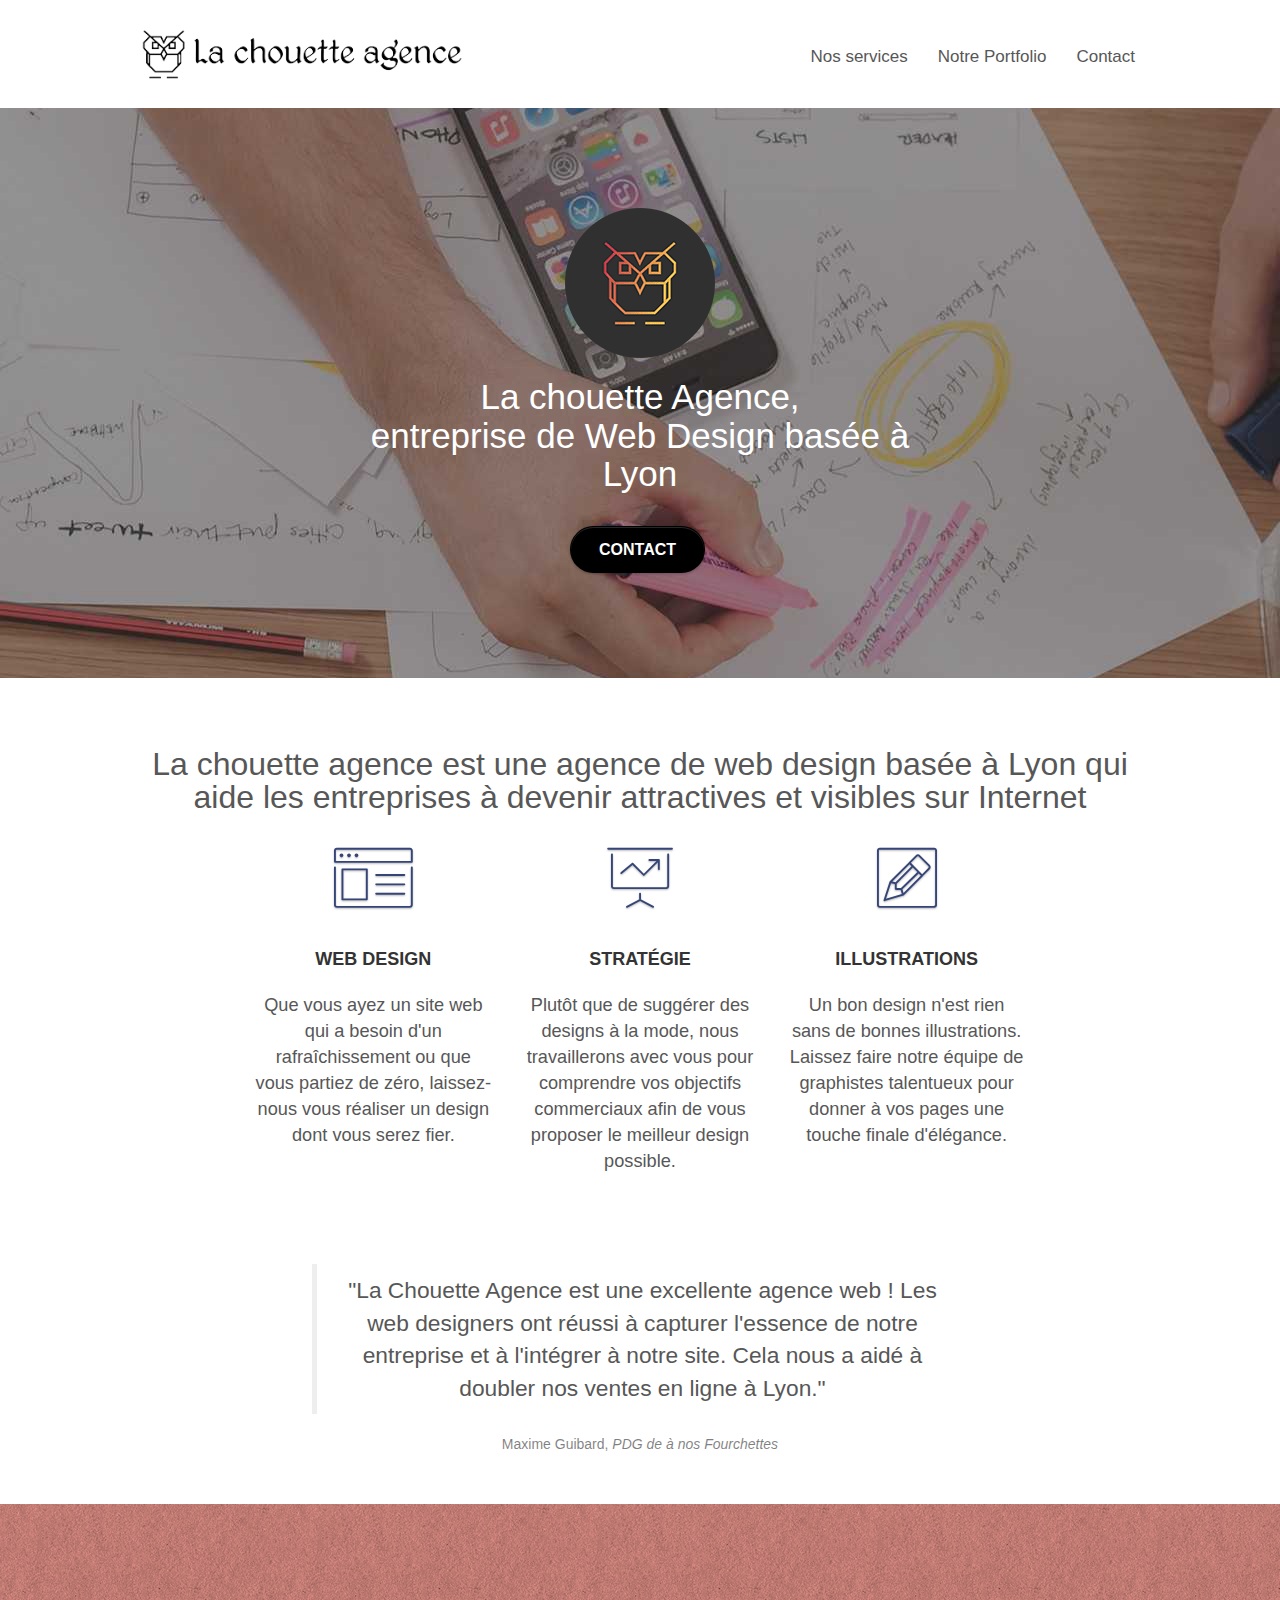
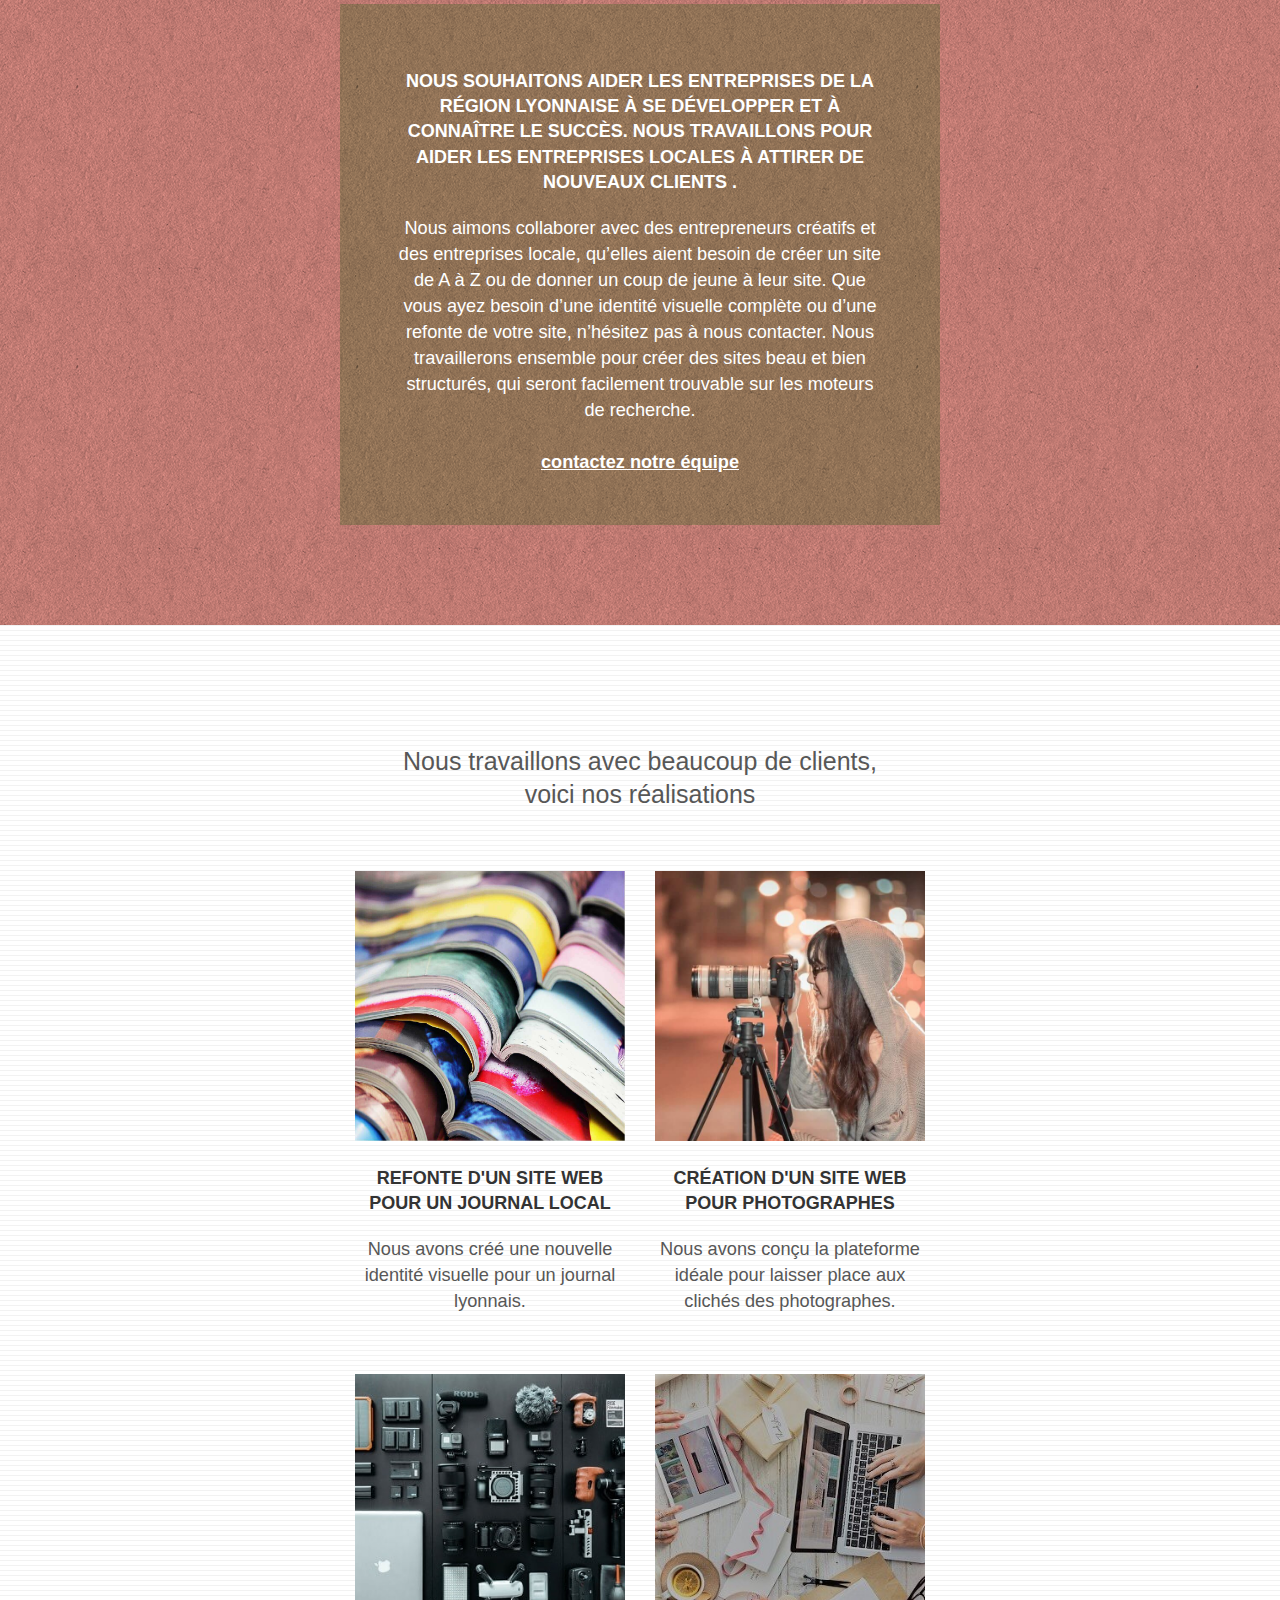
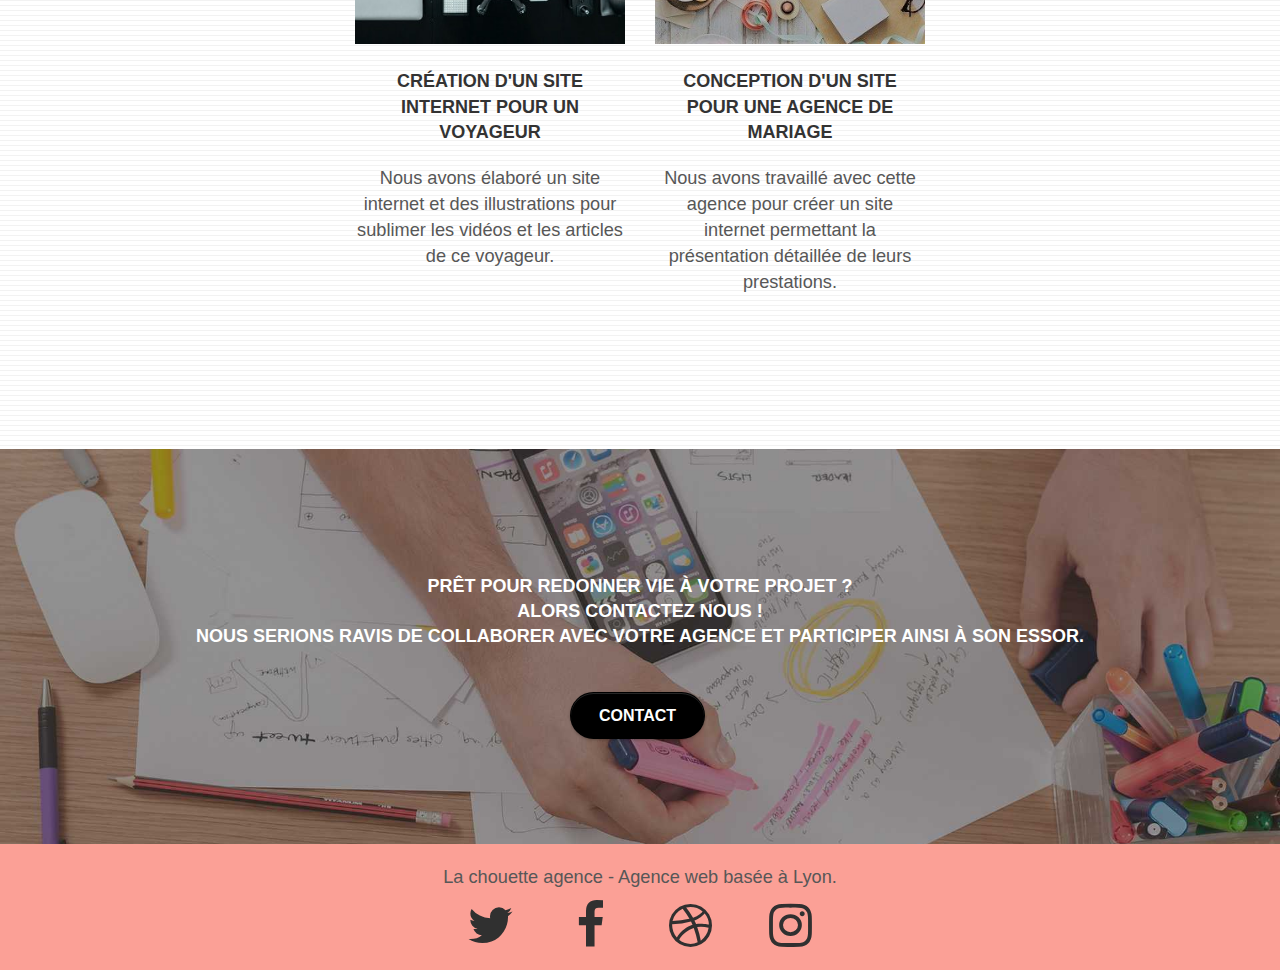
==== index.html @ e26780e0 "supp ext mini link" ====
<!DOCTYPE html>
<html lang="fr">
  <head>
    <meta charset="utf-8" />

	<title>La Chouette Agence, meilleure agence de webdesign à Lyon</title>

    <meta name="description" content="La Chouette Agence,agence de webdesign à Lyon, aide les entreprises à réaliser leur futur projet !"/>
    <meta name="viewport" content="width=device-width, initial-scale=1.0, viewport-fit=cover"/>
	<meta name="google-site-verification" content="mbh8Y1FPllwZGRtx41WT6JyB4-TBPx32OBxnrRSQzXI"/>
    <meta name="keywords" content="agence, web design, projet" />
    <meta name="author" content="Le Chouette Agence" />

	
	<link rel="canonical" href="https://github.com/Maqi1/FredericFerrie_4_16072021/index.html" />
    <link rel="shortcut icon" type="image/png" href="favicon.jpg" />


    <link rel="shortcut icon" type="image/png" href="favicon.jpg"  />
    <link rel="stylesheet" type="text/css" href="./css/bootstrap.min.css" />
    <link rel="stylesheet" type="text/css" href="style.css" />
    <link rel="stylesheet" type="text/css" href="./css/font-awesome.min.css" />
    <link rel="stylesheet" type="text/css" href="./css/et-line.min.css" />
    <link rel="stylesheet" type="text/css" href="./css/reset.min.css" />
	
	

    <!--autorise l'indexation dans le moteur de recharche-->

    <meta name="robots" content="index, follow" />

    <!--autorise l'indexation dans le moteur de recharche-fin-->

    
	
	<!-- Twitter cards -->

    <meta name="twitter:card" content="summary" />
    <meta name="twitter:site" content="@Lachouetteagence" />
    <meta name="twitter:description" content="La chouette agence, entreprise de Web design à Lyon, qui aide les entreprises à réaliser leur futur projet !"/>
    <meta name="twitter:title" content="La chouette agence | Entreprise Web design à Lyon."/>
    <meta name="twitter:image" content="https://github.com/Maqi1/FredericFerrie_4_16072021/blob/main/img/logo.png"/>
    <meta name="twitter:image:alt" content="Image de La Chouette Agence" />

    
	<!-- Epingle Pinterest -->
    <meta property="og:type" content="website" />
    <meta property="og:title" content="La Chouette Agence, meilleure agence de webdesign à Lyon" />
    <meta property="og:description" content="La Chouette Agence,agence de webdesign à Lyon, aide les entreprises à réaliser leur futur projet !"/>
    <meta property="og:url" content="https://github.com/Maqi1/La-chouette-Agence/index.html" />
    <meta property="og:site_name" content="La chouette agence" />

	<!--Epingle Pinterest-fin-->

    
	<!-- Analytics -->
	<!-- Google Tag Manager -->
	<script>(function(w,d,s,l,i){w[l]=w[l]||[];w[l].push({'gtm.start':
	new Date().getTime(),event:'gtm.js'});var f=d.getElementsByTagName(s)[0],
	j=d.createElement(s),dl=l!='dataLayer'?'&l='+l:'';j.async=true;j.src=
	'https://www.googletagmanager.com/gtm.js?id='+i+dl;f.parentNode.insertBefore(j,f);
	})(window,document,'script','dataLayer','GTM-MJSNKQK');</script>
	<!-- End Google Tag Manager -->

	<!-- Analytics END -->
    
</head>
<body>
	<!-- Principal conteneur -->
<!-- Principal conteneur -->
<div class="page-container">
<header class="bloc bgc-white l-bloc " id="bloc-0">  
	<!-- bloc-0 -->
	<div class="container bloc-sm">
		<nav class="navbar row">
			<div class="navbar-header">
				<a class="navbar-brand" href="index.html">
					<img src="img/la-chouette-agence.png" loading="lazy" title="logo-Nav" alt="logo bannière la chouette agence" class="logo-height"/></a>
				
					<!--Menu Responsive-->
				<button id="nav-toggle" type="button" class="ui-navbar-toggle navbar-toggle" data-toggle="collapse" data-target=".navbar-1">
					<span class="sr-only">Toggle navigation</span>
					<span class="icon-bar"></span>
					<span class="icon-bar"></span>
					<span class="icon-bar"></span>
				</button>
			</div>
			<div class="collapse navbar-collapse navbar-1 special-dropdown-nav">
				<ul class="site-navigation nav navbar-nav">
					<li>
						<a href="#bloc-2-services" title="Services">Nos services</a>
					</li>
					<li>
						<a href="#bloc-4-portfolio" title="Portfolio">Notre Portfolio</a>
					</li>
					<li>
						<a href="contact.html" title="Formulaire de contact - La Chouette Agence">Contact</a>
					</li>
				</ul>
			</div>
		</nav>
	</div>
</header>
<!-- bloc-0 END -->
<main>
<!-- bloc-1-presentation -->
<div class="bloc bgc-dark-slate-blue bg-banniere d-bloc bg-t-edge bloc-bg-texture b-parallax" id="bloc-1-hero">
	<article class="container bloc-lg">
		<div class="row tight-width-whitespace">
			<div class="col-sm-12">
				<img src="img/logo.png" loading="lazy" title="logo-circle" class="center-block image-resize-mode" width="150" alt="La chouette agence Lyon logo" />
				<h1 class="text-center hero-bloc-text tc-white ">
					La chouette Agence,<br/>
					entreprise de Web Design basée à Lyon
				</h1>
				<div class="col-sm-12 text-center">
					<form action="contact.html">
						<button class=" btn btn-atomic-tangerine btn-clean btn-rd btn-lg cta-hero ">
					  		Contact
						</button>
					</form>
				</div>
			</div>
		</div>
	</article>
</div>
<!-- bloc-1-presentation END -->

<!-- bloc-2-services -->
<div class="bloc bgc-white l-bloc" id="bloc-2-services">
	<div class="container bloc-md">
		<div class="row">
			<article class="col-sm-12 text-center">
				<h2 class="realiste"><strong>La chouette agence</strong>
					est une agence de web design basée à Lyon qui aide les entreprises à devenir attractives et visibles sur Internet
				</h2>
			</article>
		</div>
		<div class="row voffset-lg med-width-whitespace">
			<article class="col-sm-4">
				<div class="text-center">
					<span class="et-icon-browser sm-shadow icon-dark-slate-blue icons icon-lg"></span>
				</div>
				<h3 class="mg-md text-center">
					Web design
				</h3>
				<p class="text-center ">
					Que vous ayez un site web qui a besoin d'un rafraîchissement ou que vous partiez de zéro, laissez-nous vous réaliser un design dont vous serez fier.
				</p>
			</article>
			<article class="col-sm-4">
				<div class="text-center">
					<span class="et-icon-presentation sm-shadow icon-dark-slate-blue icons icon-lg"></span>
				</div>
				<h3 class="mg-md text-center">
					Stratégie
				</h3>
				<p class="text-center ">
					Plutôt que de suggérer des designs à la mode, nous travaillerons avec vous pour comprendre vos objectifs commerciaux afin de vous proposer le meilleur design possible.<br>
				</p>
			</article>
			<article class="col-sm-4">
				<div class="text-center">
					<span class="et-icon-edit sm-shadow icon-dark-slate-blue icons icon-lg"></span>
				</div>
				<h3 class="mg-md text-center">
					Illustrations
				</h3>
				<p class="text-center ">
					Un bon design n'est rien sans de bonnes illustrations. Laissez faire notre équipe de graphistes talentueux pour donner à vos pages une touche finale d'élégance.
				</p>
			</article>
		</div>
		<div class="row voffset-lg voffset">
			<div class="col-xs-12 col-md-8 col-md-offset-2 text-center">
				<figure>
					<blockquote>
						<p>"La Chouette Agence est une excellente agence web ! Les web designers ont réussi à capturer l'essence de notre entreprise et à l'intégrer à notre site. Cela nous a aidé à doubler nos ventes en ligne à Lyon."</p>
					</blockquote>
					<figcaption>Maxime Guibard, <cite>PDG de à nos Fourchettes</cite></figcaption>
				</figure>
			</div>
		</div>
	</div>
</div>
<!-- bloc-2-services END -->

<!-- bloc-3-what-i-do -->
<div class="bloc tc-white bgc-atomic-tangerine bg-presentation d-bloc bloc-bg-texture texture-paper b-parallax" id="bloc-3-what-i-do">
	<div class="container bloc-lg">
		<div class="row tight-width-whitespace black-background">
			<article class="col-sm-12">
				<h3 class="mg-md text-center tc-white">
					Nous souhaitons aider les entreprises de la région Lyonnaise à se développer et à connaître le succès. Nous travaillons pour aider les entreprises locales à attirer de nouveaux clients .
				</h3>
				<p class="text-center white">
					Nous aimons collaborer avec des entrepreneurs créatifs et des entreprises locale, qu’elles aient besoin de créer un site de A à Z ou de donner un coup de jeune à leur site. Que vous ayez besoin d’une identité visuelle complète ou d’une refonte de votre site, n’hésitez pas à nous contacter. Nous travaillerons ensemble pour créer des sites beau et bien structurés, qui seront facilement trouvable sur les moteurs de recherche. <br/><br/><a class="ltc-white bold-link" href="page2.html">Contactez notre équipe</a><br>
				</p>
			</article>
		</div>
	</div>
</div>
<!-- bloc-3-what-i-do END -->

<!-- bloc-4-portfolio -->
<div class="bloc bgc-white bg-lines-h2-bg bg-repeat l-bloc" id="bloc-4-portfolio">
	<div class="container bloc-lg">
		<div class="row">
			<article class="col-sm-12 text-center">
				<h2>Nous travaillons avec beaucoup de clients, 
					<br>voici nos réalisations</h2>
			</article>
		</div>
		<div class="row tight-width-whitespace portfolio-row">
			<article class="col-sm-6">
				<a href="#" data-lightbox="img/1.jpg" data-gallery-id="gallery-1" data-caption="Refonte d'un site web pour un journal local" data-frame="snapshot-lb">
					<img src="img/1.jpg" loading="lazy" title="refonte site journal lyonnais " alt="refonte site web journal lyonnais " class="img-responsive portfolio-thumb" /></a>
				<h3 class="mg-md text-center">
					Refonte d'un site web pour un journal local
				</h3>
				<p class="text-center">
					Nous avons créé une nouvelle <strong>identité visuelle</strong> pour un journal lyonnais.
				</p>
			</article>
			<article class="col-sm-6">
				<a href="#" data-lightbox="img/2.jpg" data-gallery-id="gallery-1" data-caption="Création d'un site web pour photographes" data-frame="snapshot-lb">
					<img src="img/2.jpg" loading="lazy" title="creation-site-photo" class="img-responsive portfolio-thumb " alt="Création d'un site web photo" /></a>
				<h3 class="mg-md text-center">
					Création d'un site web pour photographes
				</h3>
				<p class="text-center">
					Nous avons conçu la plateforme idéale pour laisser place aux clichés des photographes.
				</p>
			</article>
		</div>
		<div class="row tight-width-whitespace portfolio-row">
			<article class="col-sm-6">
				<a href="#" data-lightbox="img/3.jpg" data-gallery-id="gallery-1" data-caption="Création d'un site internet pour un voyageur" data-frame="snapshot-lb">
					<img src="img/3.jpg" loading="lazy" title="creation-site-web" class="img-responsive portfolio-thumb  " alt="Création d'un site web "/></a>
				<h3 class="mg-md text-center">
					Création d'un site internet pour un voyageur
				</h3>
				<p class="text-center">
					Nous avons élaboré un site internet et des illustrations pour sublimer les vidéos et les articles de ce voyageur.
				</p>
			</article>
			<article class="col-sm-6">
				<a href="#" data-lightbox="img/4.jpg" data-gallery-id="gallery-1" data-caption="Conception d'un site pour une agence de mariage" data-frame="snapshot-lb">
					<img src="img/4.jpg" loading="lazy" title="creation-site-web-mariage" class="img-responsive portfolio-thumb" alt="agence web meilleure agence, Création d'un site web pour agence de mariage" /></a>
				<h3 class="mg-md text-center">
					Conception d'un site pour une agence de mariage
				</h3>
				<p class="text-center">
					Nous avons travaillé avec cette agence pour créer un site internet permettant la présentation détaillée de leurs prestations.
				</p>
			</article>
		</div>
	</div>
</div>
<!-- bloc-4-portfolio END -->

<!-- bloc-5-cta -->
<div class="bloc bgc-dark-slate-blue bg-banniere d-bloc bloc-bg-texture" id="bloc-5-cta">
	<div class="container bloc-lg">
		<section class="row">
			<h3 class="mg-md text-center tc-white">
				Prêt pour redonner vie à votre projet  ?<br>
							Alors Contactez nous !<br>
				Nous serions ravis de collaborer avec votre agence et participer ainsi à son essor.</h3>
			<div class="col-sm-12 text-center">
				<a href="contact.html" class="btn btn-atomic-tangerine btn-clean btn-rd btn-lg cta-hero">Contact</a>
			</div>
		</section>
	</div>
</div>
<!-- bloc-5-cta END -->
</main>
<!-- Footer - bloc-8 -->
<footer class="bloc bgc-atomic-tangerine d-bloc" id="bloc-8">
	<div class="container bloc-sm">
		<div class="row">
			<div class="col-sm-12">
				<p class="text-center white-2">
					La chouette agence - Agence web basée à Lyon.<br>
				</p>
				<div class="row row-no-gutters social footer-just">
					<div class="col-sm-3">
						<div class="text-center">
							<a class="social" href="https://twitter.com/home?lang=fr" title="twitter" target="_blank" rel="noopener"><span class="fa fa-twitter icon-md"></span></a>
						</div>
					</div>
					<div class="col-sm-3">
						<div class="text-center">
							<a class="social" href="https://fr-fr.facebook.com/" title="facebook" target="_blank" rel="noopener"><span class="fa fa-facebook icon-md"></span></a>
						</div>
					</div>
					<div class="col-sm-3">
						<div class="text-center">
							<a class="social" href="https://dribbble.com" title="dribble" target="_blank" rel="noopener"><span class="fa fa-dribbble icon-md"></span></a>
						</div>
					</div>
					<div class="col-sm-3">
						<div class="text-center">
							<a class="social" href="https://www.instagram.com" title="instagram" target="_blank" rel="noopener"><span class="fa fa-instagram icon-md"></span></a>
						</div>
					</div>
				</div>
			</div>
		</div>
	</div>
</footer>
<!-- Footer - bloc-8 END -->

</div>
<!-- Principal conteneur END -->
<script src="./js/jquery-2.1.0.min.js" defer ></script>
<script src="./js/bootstrap.min.js" defer ></script>
<script src="./js/blocs.min.js" defer ></script>
<script src="./js/jquery.touchSwipe.min.js" defer></script>
<script src="./js/gmaps.min.js" defer ></script>


</body>
</html>
---- style.css ----
body {
    margin: 0;
    padding: 0;
    background: #FFF;
    overflow-x: hidden;
    -webkit-font-smoothing: antialiased;
    -moz-osx-font-smoothing: grayscale;
}

a,
button {
    transition: all .3s ease-in-out;
    outline: none!important;
}

a:hover {
    text-decoration: none;
    cursor: pointer;
}
a:focus {
    outline: 2px solid #F3976C!important;
}

#page-loading-blocs-notifaction {
    position: fixed;
    top: 0;
    bottom: 0;
    width: 100%;
    z-index: 100000;
    background: #FFFFFF url("img/pageload-spinner.gif") no-repeat center center;
}

.bloc {
    width: 100%;
    clear: both;
    background: 50% 50% no-repeat;
    padding: 0 50px;
    -webkit-background-size: cover;
    -moz-background-size: cover;
    -o-background-size: cover;
    background-size: cover;
    position: relative;
}

.bloc .container {
    padding-left: 0;
    padding-right: 0;
}

.bloc-lg {
    padding: 100px 50px;
}

.bloc-md {
    padding: 50px;
}

.bloc-sm {
    padding: 20px 50px;
}

.bg-center,
.bg-l-edge,
.bg-r-edge,
.bg-t-edge,
.bg-b-edge,
.bg-tl-edge,
.bg-bl-edge,
.bg-tr-edge,
.bg-br-edge,
.bg-repeat {
    -webkit-background-size: auto!important;
    -moz-background-size: auto!important;
    -o-background-size: auto!important;
    background-size: auto!important;
}

.bg-repeat {
    background: repeat;
}

.bg-t-edge {
    background: top no-repeat;
}

.bloc-bg-texture::before {
    content: "";
    background-size: 2px 2px;
    position: absolute;
    top: 0;
    bottom: 0;
    left: 0;
    right: 0;
}

.texture-paper::before {
    background: url("img/texture-paper.png");
    background-size: 280px 280px;
}


.b-parallax {
    background-attachment: fixed;
}

.d-bloc {
    color: rgba(255, 255, 255, .7);
}

.d-bloc button:hover {
    color: rgba(255, 255, 255, .9);
}
.d-bloc button:focus{
    outline: 2px solid #F3976C!important;
}

.d-bloc .icon-round,
.d-bloc .icon-square,
.d-bloc .icon-rounded,
.d-bloc .icon-semi-rounded-a,
.d-bloc .icon-semi-rounded-b {
    border-color: rgba(255, 255, 255, .9);
}

.d-bloc .divider-h span {
    border-color: rgba(255, 255, 255, .2);
}

.d-bloc .a-btn,
.d-bloc .navbar a,
.d-bloc .navbar-brand,
.d-bloc a .icon-sm,
/*.d-bloc a .icon-md,*/
.d-bloc a .icon-lg,
.d-bloc a .icon-xl,
.d-bloc h1 a,
.d-bloc h2 a,
.d-bloc h3 a,
.d-bloc h4 a,
.d-bloc h5 a,
.d-bloc h6 a,
.d-bloc p a {
    color: rgba(255, 255, 255, .6);
}

.d-bloc .a-btn:hover,
.d-bloc .navbar a:hover,
.d-bloc .navbar-brand:hover,
.d-bloc a:hover .icon-sm,
.d-bloc a:hover .icon-md,
.d-bloc a:hover .icon-lg,
.d-bloc a:hover .icon-xl,
.d-bloc h1 a:hover,
.d-bloc h2 a:hover,
.d-bloc h3 a:hover,
.d-bloc h4 a:hover,
.d-bloc h5 a:hover,
.d-bloc h6 a:hover,
.d-bloc p a:hover {
    color: rgba(255, 255, 255, 1);
}

.d-bloc .navbar-toggle .icon-bar {
    background: rgba(255, 255, 255, 1);
}

.d-bloc .btn-wire,
.d-bloc .btn-wire:hover {
    color: rgba(255, 255, 255, 1);
    border-color: rgba(255, 255, 255, 1);
}

.d-bloc .panel {
    color: rgba(0, 0, 0, .5);
}

.d-bloc .panel button:hover {
    color: rgba(0, 0, 0, .7);
}

.d-bloc .panel icon {
    border-color: rgba(0, 0, 0, .7);
}

.d-bloc .panel .divider-h span {
    border-color: rgba(0, 0, 0, .1);
}

.d-bloc .panel .a-btn {
    color: rgba(0, 0, 0, .6);
}

.d-bloc .panel .a-btn:hover {
    color: rgba(0, 0, 0, 1);
}

.d-bloc .panel .btn-wire,
.d-bloc .panel .btn-wire:hover {
    color: rgba(0, 0, 0, .7);
    border-color: rgba(0, 0, 0, .3);
}

.d-bloc .panel,
.l-bloc {
    color: rgba(0, 0, 0, .5);
}

.d-bloc .panel button:hover,
.l-bloc button:hover {
    color: rgba(0, 0, 0, .7);
}

.l-bloc .icon-round,
.l-bloc .icon-square,
.l-bloc .icon-rounded,
.l-bloc .icon-semi-rounded-a,
.l-bloc .icon-semi-rounded-b {
    border-color: rgba(0, 0, 0, .7);
}

.d-bloc .panel .divider-h span,
.l-bloc .divider-h span {
    border-color: rgba(0, 0, 0, .1);
}

.d-bloc .panel .a-btn,
.l-bloc .a-btn,
.l-bloc .navbar a,
.l-bloc .navbar-brand,
.l-bloc a .icon-sm,
.l-bloc a .icon-md,
.l-bloc a .icon-lg,
.l-bloc a .icon-xl,
.l-bloc h1 a,
.l-bloc h2 a,
.l-bloc h3 a,
.l-bloc h4 a,
.l-bloc h5 a,
.l-bloc h6 a,
.l-bloc p a {
    color: rgba(0, 0, 0, .6);
}

.d-bloc .panel .a-btn:hover,
.l-bloc .a-btn:hover,
.l-bloc .navbar a:hover,
.l-bloc .navbar-brand:hover,
.l-bloc a:hover .icon-sm,
.l-bloc a:hover .icon-md,
.l-bloc a:hover .icon-lg,
.l-bloc a:hover .icon-xl,
.l-bloc h1 a:hover,
.l-bloc h2 a:hover,
.l-bloc h3 a:hover,
.l-bloc h4 a:hover,
.l-bloc h5 a:hover,
.l-bloc h6 a:hover,
.l-bloc p a:hover {
    color: rgba(0, 0, 0, 1);
}

.l-bloc .navbar-toggle .icon-bar {
    color: rgba(0, 0, 0, .6);
}

.d-bloc .panel .btn-wire,
.d-bloc .panel .btn-wire:hover,
.l-bloc .btn-wire,
.l-bloc .btn-wire:hover {
    color: rgba(0, 0, 0, .7);
    border-color: rgba(0, 0, 0, .3);
}

.voffset {
    margin-top: 30px;
}

.voffset-lg {
    margin-top: 80px;
}

.row-no-gutters {
    margin-right: 0;
    margin-left: 0;
}

.row.row-no-gutters > [class^="col-"],
.row.row-no-gutters > [class*=" col-"] {
    padding-right: 0;
    padding-left: 0;
}

#bloc-1-hero h1 {
    font-size: 35px;
}

.logo-height {
    height:60px;
    width:auto;
}
.logo-width {
    width:30%;
    height:30%;
}
.navbar {
    margin-bottom: 0;
    z-index: 1;
}

.navbar-brand {
    height: auto;
    padding: 3px 15px;
    font-size: 25px;
    font-weight: normal;
    font-weight: 600;
    line-height: 44px;
}

.navbar-brand img {
    max-height: 200px;
    margin: 0 5px 0 0;
    display: inline;
}

.navbar-brand img[src$=svg] {
    min-width: 100px;
}

.nav-center .navbar-brand img {
    margin: 0;
}

.navbar .nav {
    padding-top: 2px;
    margin-right: -16px;
    float: right;
    z-index: 1;
}

.nav > li {
    float: left;
    margin-top: 4px;
    font-size: 16px;
}

.navbar-nav .open .dropdown-menu > li > a {
    text-align: inherit;
}

.nav > li a:hover,
.nav > li a:focus {
    background: transparent;
}

.navbar-toggle {
    margin: 10px 10px 0 0;
    border: 0px;
}

.navbar-toggle:hover {
    background: transparent!important;
}

.navbar-toggle .icon-bar {
    background-color: rgba(0, 0, 0, .5);
    width: 26px;
}

.nav-invert .navbar .nav {
    float: left;
}

.nav-invert .navbar-header,
.nav-invert .navbar-brand {
    float: right;
    position: relative;
    z-index: 2;
}

@media (min-width: 768px) {
    .site-navigation {
        position: absolute;
        top: 50%;
        right: 20px;
        transform: translate(0, -50%);
        -webkit-transform: translateY(-50%);
    }
    .nav > li .dropdown-menu a,
    .nav > li .dropdown-menu a:hover {
        color: #484848;
    }
    .nav>li {
        font-size:17px;
        
    }
    .nav>li>a:hover{
        color:#F3976C!important;
        }

    .nav-invert .site-navigation {
        left: 0;
        right: 0;
    }
    .nav-center {
        text-align: center;
    }
    .nav-center .navbar-header {
        width: 100%;
    }
    .nav-center .navbar-header,
    .nav-center .navbar-brand,
    .nav-center .nav > li {
        float: none;
        display: inline-block;
    }
    .nav-center .site-navigation {
        position: relative;
        width: 100%;
        right: 0;
        margin-right: 0px;
        margin-top: 20px;
    }
    .nav-center.mini-nav .navbar-toggle {
        float: none;
        margin: 10px auto 0;
    }
}

.nav > li > .dropdown a {
    background: none!important;
    display: block;
    padding: 14px 15px;
}

nav .caret {
    margin: 0 5px;
}

.dropdown-menu .dropdown-menu {
    top: -8px;
    left: 100%;
}

.dropdown-menu .dropmenu-flow-right {
    top: 100%;
    left: 0;
    margin-left: -1px;
    border-top-left-radius: 0;
    border-top-right-radius: 0;
}

.dropdown-menu .dropdown span {
    border: 4px solid black;
    border-top-color: transparent;
    border-right-color: transparent;
    border-bottom-color: transparent;
    margin: 6px -5px 0 0!important;
    float: right;
}

.mg-md {
    margin-top: 25px;
    margin-bottom: 20px;
    line-height: 1.4em;
}

.mg-lg {
    margin-top: 25px;
    margin-bottom: 20px;
}

.btn {
    margin: 0 5px 5px 0;
}

.btn.pull-right {
    margin: 0 0 5px 5px;
}

.btn-d,
.btn-d:hover,
.btn-d:focus {
    color: #FFF;
    background: rgba(0, 0, 0, .3);
}

button {
    outline: none!important;
}

.btn-rd {
    border-radius: 40px;
}

.btn-clean {
    border: 1px solid rgba(0, 0, 0, .08);
    border-bottom-color: rgba(0, 0, 0, .1);
    text-shadow: 0 1px 0 rgba(0, 0, 1, .1);
    box-shadow: 0 1px 3px rgba(0, 0, 1, .25), inset 0 1px 0 0 rgba(255, 255, 255, .15);
}

.icon-md {
    font-size: 50px!important;
    color: #303030;
}

.icon-lg {
    font-size: 60px!important;
}


.sm-shadow {
    text-shadow: 0 1px 2px rgba(0, 0, 0, .3);
}

.panel-sq,
.panel-sq .panel-heading,
.panel-sq .panel-footer {
    border-radius: 0;
}

.panel-rd {
    border-radius: 30px;
}

.panel-rd .panel-heading {
    border-radius: 29px 29px 0 0;
}

.panel-rd .panel-footer {
    border-radius: 0 0 29px 29px;
}

.form-control {
    border-color: rgba(0, 0, 0, .1);
    box-shadow: none;
}

.scrollToTop {
    width: 40px;
    height: 40px;
    position: fixed;
    bottom: 20px;
    right: 20px;
    opacity: 0;
    z-index: 500;
    transition: all .3s ease-in-out;
}

.scrollToTop span {
    margin-top: 6px;
}

.showScrollTop {
    font-size: 14px;
    opacity: 1;
}

a[data-lightbox] {
    position: relative;
    display: block;
    text-align: center;
}

a[data-lightbox]:hover::before {
    content: "+";
    font-family: "HelveticaNeue-Light", "Helvetica Neue Light", "Helvetica Neue", Helvetica, Arial;
    font-size: 32px;
    width: 50px;
    height: 50px;
    margin-left: -25px;
    border-radius: 50%;
    background: rgba(0, 0, 0, .6);
    color: #FFF;
    font-weight: 100;
    z-index: 1;
    position: absolute;
    top: 50%;
    transform: translateY(-50%);
    -webkit-transform: translateY(-50%);
}

a[data-lightbox]:hover img {
    opacity: 0.6;
    -webkit-animation-fill-mode: none;
    animation-fill-mode: none;
}

#lightbox-modal {
    display: flex;
    align-items: center;
}

#lightbox-modal .modal-dialog {
    width: 90%;
    max-width: 900px;
    margin: 0 auto 0;
}

#lightbox-modal .modal-dialog img {
    max-height: 90vh;
    margin: 0 auto;
}

.lightbox-caption {
    padding: 20px;
    color: #FFF;
    background: rgba(0, 0, 0, .5);
    position: absolute;
    left: 15px;
    right: 15px;
    bottom: 5px;
}

.close-lightbox {
    color: #FFF;
    font-size: 30px;
    position: absolute;
    top: 20px;
    right: 20px;
    z-index: 20;
    background: rgba(0, 0, 0, .5);
    border: none;
    line-height: 30px;
    padding: 0 9px 5px;
    opacity: 0.3;
}

.close-lightbox:hover,
.next-lightbox:hover,
.prev-lightbox:hover {
    opacity: 1.0;
    color: #FFF;
}

.next-lightbox,
.prev-lightbox {
    font-size: 20px;
    color: rgba(255, 255, 255, .9);
    background: rgba(0, 0, 0, .5);
    transition: all .2s ease-in-out;
    position: absolute;
    top: 45%;
    z-index: 1;
    opacity: 0.4;
}

.next-lightbox {
    padding: 6px 8px 1px 13px;
    right: 25px;
}

.prev-lightbox {
    padding: 6px 13px 1px 10px;
    left: 25px;
}

.snapshot-lb .modal-body {
    padding-bottom: 45px;
}

.snapshot-lb .lightbox-caption {
    padding: 0;
    color: rgba(0, 0, 0, .5);
    background: none;
}

h1,
h2,
h3,
h4,
h5,
h6,
p,
label,
.btn,
a {
    font-family: "helvetica";
    font-weight: 400;
    color:#575757!important;
}
.realiste{
    font-size: 32px;
}

.container {
    max-width: 1000px;
}

.hero-bloc-text {
    font-size: 40px;
}

.hero-bloc-text-sub {
    font-size: 36px;
}

.statement-bloc-text {
    line-height: 26px;
    font-style: italic;
    font-size: 20px;
    text-align: center;
    font-weight: lighter;
    max-width: 520px;
    margin: auto auto auto auto;
}

p {
    font-size: 1.3em;
}


.tight-width-whitespace {
    max-width: 600px;
    margin: auto auto auto auto;
}

.h1 {
    font-size: 20px;
    font-family: "Open Sans";
}

.cta-hero {
    margin-top: 22px;
    color: #FFFFFF!important;
    text-transform: uppercase;
    padding: 12px 28px 12px 28px;
    font-size: 16px;
    font-weight: 700;
}

.social {
    max-width: 400px;
    margin: auto auto auto auto;
}

h1 {
    font-size:40px;
    
}

h2 {
    font-size: 25px;
    line-height:33px;
}

h3 {
    font-size: 18px;
    text-transform: uppercase;
    font-weight: 700;
    color: #333333!important;
}
.med-width-whitespace {
    max-width: 800px;
    margin: auto auto auto auto;
    box-shadow: 0px 0px 0px #000000;

}
h1 {
    color: #333333!important;
}
.icons {
    margin-bottom: 14px;
    margin-top: 24px;
}

.white {
    color: #FFFFFF!important;  
}

.portfolio-thumb {
    margin-bottom: 24px;
}

.portfolio-row {
    margin-bottom: 44px;
    margin-top: 50px;
   
    
}

.avatar {
    box-shadow: 0px 4px 9px rgba(0, 0, 0, 0.3);
}

.black-background {
    background-color: rgba(165, 147, 99, 0.7);
    padding: 40px 40px 40px 40px;
}

.bold-link {
    font-weight: 900;
    text-decoration: underline!important;
}

.bgc-white {
    background-color: #FFFFFF;
}

.bgc-dark-slate-blue {
    background-color: #364577;
}

.bgc-atomic-tangerine {
    background-color: rgba(250, 128, 114, 0.747);
}

.tc-white {
    color: #FFFFFF!important;
}

.btn-atomic-tangerine {
    background:black!important;
    color: #FFFFFF!important;
}

.btn-atomic-tangerine:hover {
    background: #c27956!important;
    color: #FFFFFF!important;
}

.ltc-white {
    text-transform: lowercase;
    color: #FFFFFF!important;
}

.ltc-white:hover {
    color: #cccccc!important;
}

.ltc-atomic-tangerine {
    color: #F3976C!important;
}

.ltc-atomic-tangerine:hover {
    color: #c27956!important;
}

.icon-dark-slate-blue {
    color: #364577!important;
    border-color: #364577!important;
}

.bg-dots-bg {
    background-image: url("img/dots-bg.png");
}

.bg-lines-h2-bg {
    background-image: url("img/lines-h2-bg.png");
}

.bg-banniere {
    background-image: url("img/la-chouette-agence-banniere.jpg");
}

.bg-presentation {
    background-image: url("img/image-de-presentation.jpg");
}

#bloc-7 > .bloc-lg {
    padding-top: 50px!important;
}
.col-sm-6-info-contact{
    width:50%;
    display:flex;
    flex-direction: column;
    padding: 100px 0px 0px 150px;
    box-sizing: border-box;
    font-size:24px;
    line-height:2;
    
}

@media (max-width: 1024px) {
    .bloc {
        padding-left: 20px;
        padding-right: 20px;
    }
    .bloc.full-width-bloc,
    .bloc-tile-2.full-width-bloc .container,
    .bloc-tile-3.full-width-bloc .container,
    .bloc-tile-4.full-width-bloc .container {
        padding-left: 0;
        padding-right: 0;
    }
}

@media (max-width: 992px) and (min-width: 768px) {
    .navbar .nav {
        max-width: 80%
    }
    .nav-center.navbar .nav {
        max-width: 100%
    }
}

@media only screen and (min-width: 768px) and (max-width: 1024px) and (orientation: landscape) {
    .b-parallax {
        background-attachment: scroll;
    }
}

@media only screen and (min-width: 1024px) and (max-width: 1366px) and (-webkit-min-device-pixel-ratio: 1.5) {
    .b-parallax {
        background-attachment: scroll;
    }
}

@media (max-width: 991px) {
    .container {
        width: 100%;
    }
    .b-parallax {
        background-attachment: scroll;
    }
    .page-container,
    #hero-bloc {
        overflow-x: hidden;
        position: relative;
    }
    
    .bloc-group,
    .bloc-group .bloc {
        display: block;
        width: 100%;
    }
    .bloc-fill-screen .fill-bloc-top-edge,
    .bloc-fill-screen .fill-bloc-bottom-edge {
        padding: 0 20px;
        
    }
}

@media (max-width: 767px) {
    .page-container {
        overflow-x: hidden;
        position: relative;
    }
    h1,
    h2,
    h3,
    h4,
    h5,
    h6,
    p,
    #disqus_thread {
        padding-left: 10px!important;
        padding-right: 10px!important;
    }
    .b-parallax {
        background-attachment: scroll;
    }
    .navbar .nav {
        padding-top: 0;
        border-top: 1px solid rgba(0, 0, 0, .2);
        float: none!important;
    }
    .navbar.row {
        margin-left: 0;
        margin-right: 0;
    }
    .site-navigation {
        position: inherit;
        transform: none;
        -webkit-transform: none;
        -ms-transform: none;
    }
    .nav > li {
        margin-top: 0;
        border-bottom: 1px solid rgba(0, 0, 0, .1);
        background: rgba(0, 0, 0, .05);
        text-align: left;
        padding-left: 15px;
        width: 100%;
    }
    .nav > li:hover {
        background: rgba(0, 0, 0, .08);
    }
    .dropdown .dropdown a .caret {
        float: none;
        margin: 5px 0 0 10px!important;
        border: 4px solid black;
        border-bottom-color: transparent;
        border-right-color: transparent;
        border-left-color: transparent;
    }
    #hero-bloc .navbar .nav {
        background: rgba(0, 0, 0, .8);
    }
    #hero-bloc .navbar .nav a {
        color: rgba(255, 255, 255, .6);
    }
    .hero {
        padding: 50px 0;
    }
    .hero-nav {
        left: -1px;
        right: -1px;
    }
    .navbar-collapse {
        padding: 0;
        overflow-x: hidden;
        -webkit-box-shadow: none;
        box-shadow: none;
    }
    .navbar-brand img {
        max-height: 40px;
        width: auto;
    }
    .nav-invert .navbar-header {
        float: none;
        width: 100%;
    }
    .nav-invert .navbar-toggle {
        float: left;
        margin-left: 10px;
    }
    .bloc {
        padding-left: 0;
        padding-right: 0;
    }
    .bloc-xxl,
    .bloc-xl,
    .bloc-lg {
        padding: 40px 0;
    }
    .bloc-sm,
    .bloc-md {
        padding-left: 0;
        padding-right: 0;
    }
    .bloc-tile-2 .container,
    .bloc-tile-3 .container,
    .bloc-tile-4 .container,
    .bloc-fill-screen .fill-bloc-top-edge,
    .bloc-fill-screen .fill-bloc-bottom-edge {
        padding-left: 0;
        padding-right: 0;
    }
    .a-block {
        padding: 0 10px;
    }
    .btn-dwn {
        display: none;
    }
    .voffset {
        margin-top: 5px;
    }
    .voffset-md {
        margin-top: 20px;
    }
    .voffset-lg {
        margin-top: 30px;
    }
    form {
        padding: 5px;
    }
    .close-lightbox {
        display: inline-block;
    }
    .blocsapp-device-iphone5 {
        background-size: 216px 425px;
        padding-top: 60px;
        width: 216px;
        height: 425px;
    }
    .blocsapp-device-iphone5 img {
        width: 180px;
        height: 320px;
    }
    .bloc-mob-center-text {
        text-align: center;
    }
}
@media (min-width:350px) and (max-width:398px){
    .img-responsive {
        width:400px
    }
}

@media (min-width:400px) and (max-width:450px){
    .img-responsive {
        width:400px
    }
    .col-sm-6-info-contact {
        font-size:18px;
        padding:20px 0px 0px 40px;
        width:80%
    }
    .image-resize-mode{
        width:100px;
    }
    
}
@media (min-width:421px) and (max-width:493px){
    .img-responsive {
        width:500px
    }
    .image-resize-mode{
        width:100px;
    }
}
@media (min-width:494px) and (max-width:580px){
    .img-responsive {
        width:700px
    }
    .image-resize-mode{
        width:100px;
    }
}
@media (min-width:541px) and (max-width:600px){
    .img-responsive {
        width:800px
    }
    .image-resize-mode{
        width:100px;
    }
}
@media (min-width:601px) and (max-width:648px){
    .img-responsive {
        width:1000px
    }
    .image-resize-mode{
        width:100px;
    }
}
@media (min-width:649px) and (max-width:685px){
    .img-responsive {
        width:2000px
    }
}

@media (max-width:360px){
    h3.text-center{
        font-size: 13px;
        font-weight: bold;
    }
}


@media (max-width: 400px) {
    .bloc {
        padding-left: 0;
        padding-right: 0;
    }
    .col-sm-6-info-contact{
        width:80%;
        display:flex;
        padding: 20px 0px 30px 40px;
        box-sizing: border-box;
        font-size: 18px;
        line-height: 2;
    }

    
    .footer-just{
        display:flex;
        flex-direction: row ;
        justify-content: space-between;
    }
}
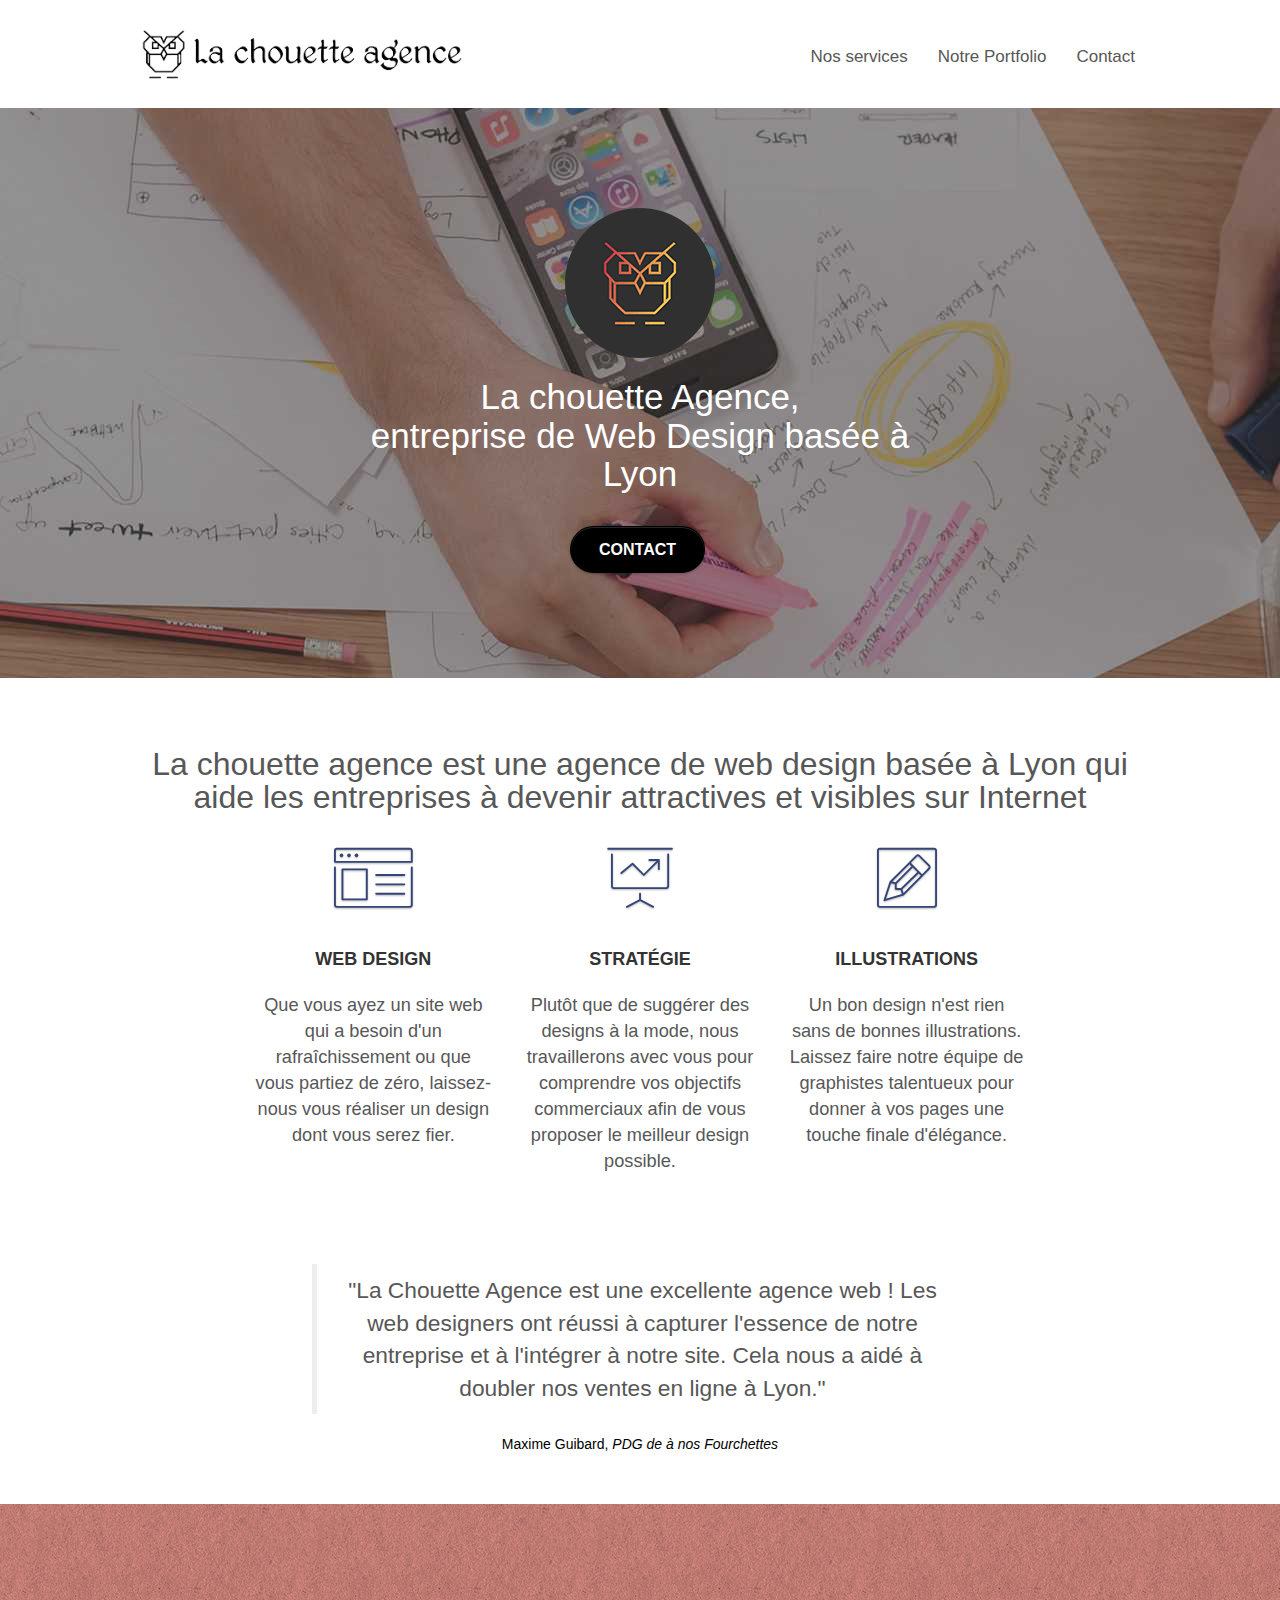
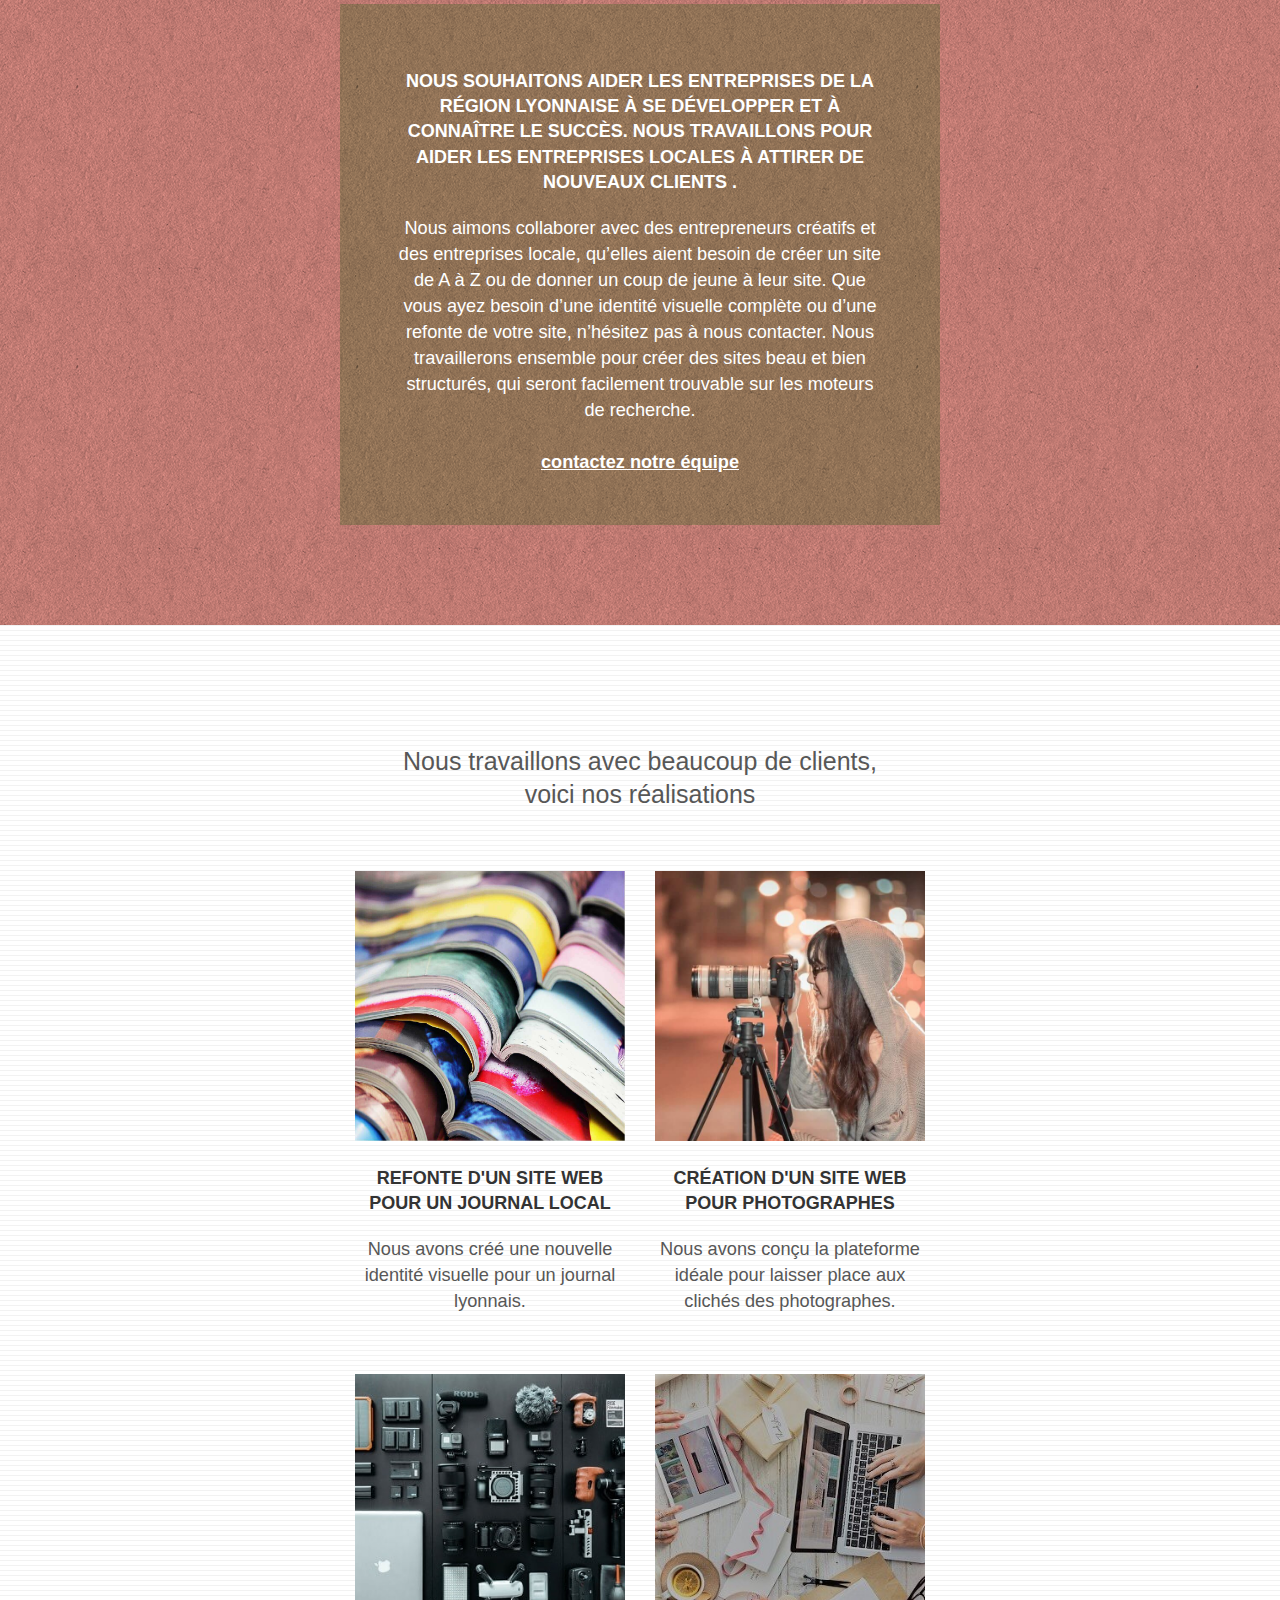
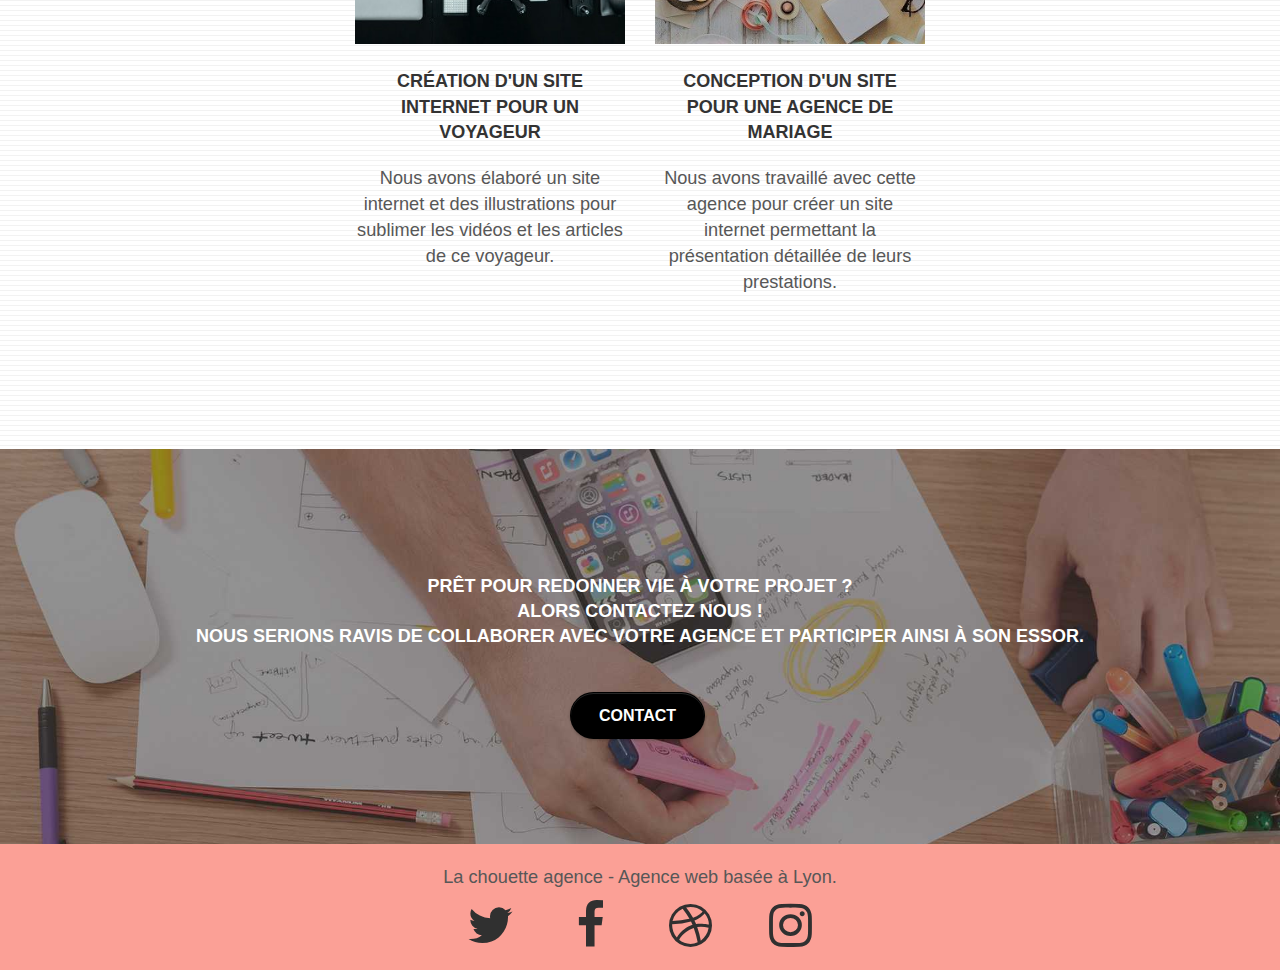
==== commit 16529e74: "color black citation" ====
--- a/index.html
+++ b/index.html
@@ -17,7 +17,7 @@
 
 
     <link rel="shortcut icon" type="image/png" href="favicon.jpg"  />
-    <link rel="stylesheet" type="text/css" href="./css/bootstrap.min.css" />
+    <link rel="stylesheet" type="text/css" href="./css/bootstrap.css" />
     <link rel="stylesheet" type="text/css" href="style.css" />
     <link rel="stylesheet" type="text/css" href="./css/font-awesome.min.css" />
     <link rel="stylesheet" type="text/css" href="./css/et-line.min.css" />
@@ -108,7 +108,7 @@
 	<article class="container bloc-lg">
 		<div class="row tight-width-whitespace">
 			<div class="col-sm-12">
-				<img src="img/logo.png" loading="lazy" title="logo-circle" class="center-block image-resize-mode" width="150" alt="La chouette agence Lyon logo" />
+				<img src="img/logo.png" loading="lazy" title="logo-circle" class="center-block image-resize-mode" width="150" height="150" alt="La chouette agence Lyon logo" />
 				<h1 class="text-center hero-bloc-text tc-white ">
 					La chouette Agence,<br/>
 					entreprise de Web Design basée à Lyon
--- a/style.css
+++ b/style.css
@@ -202,7 +202,7 @@
 
 .d-bloc .panel,
 .l-bloc {
-    color: rgba(0, 0, 0, .5);
+    color:#000000;
 }
 
 .d-bloc .panel button:hover,
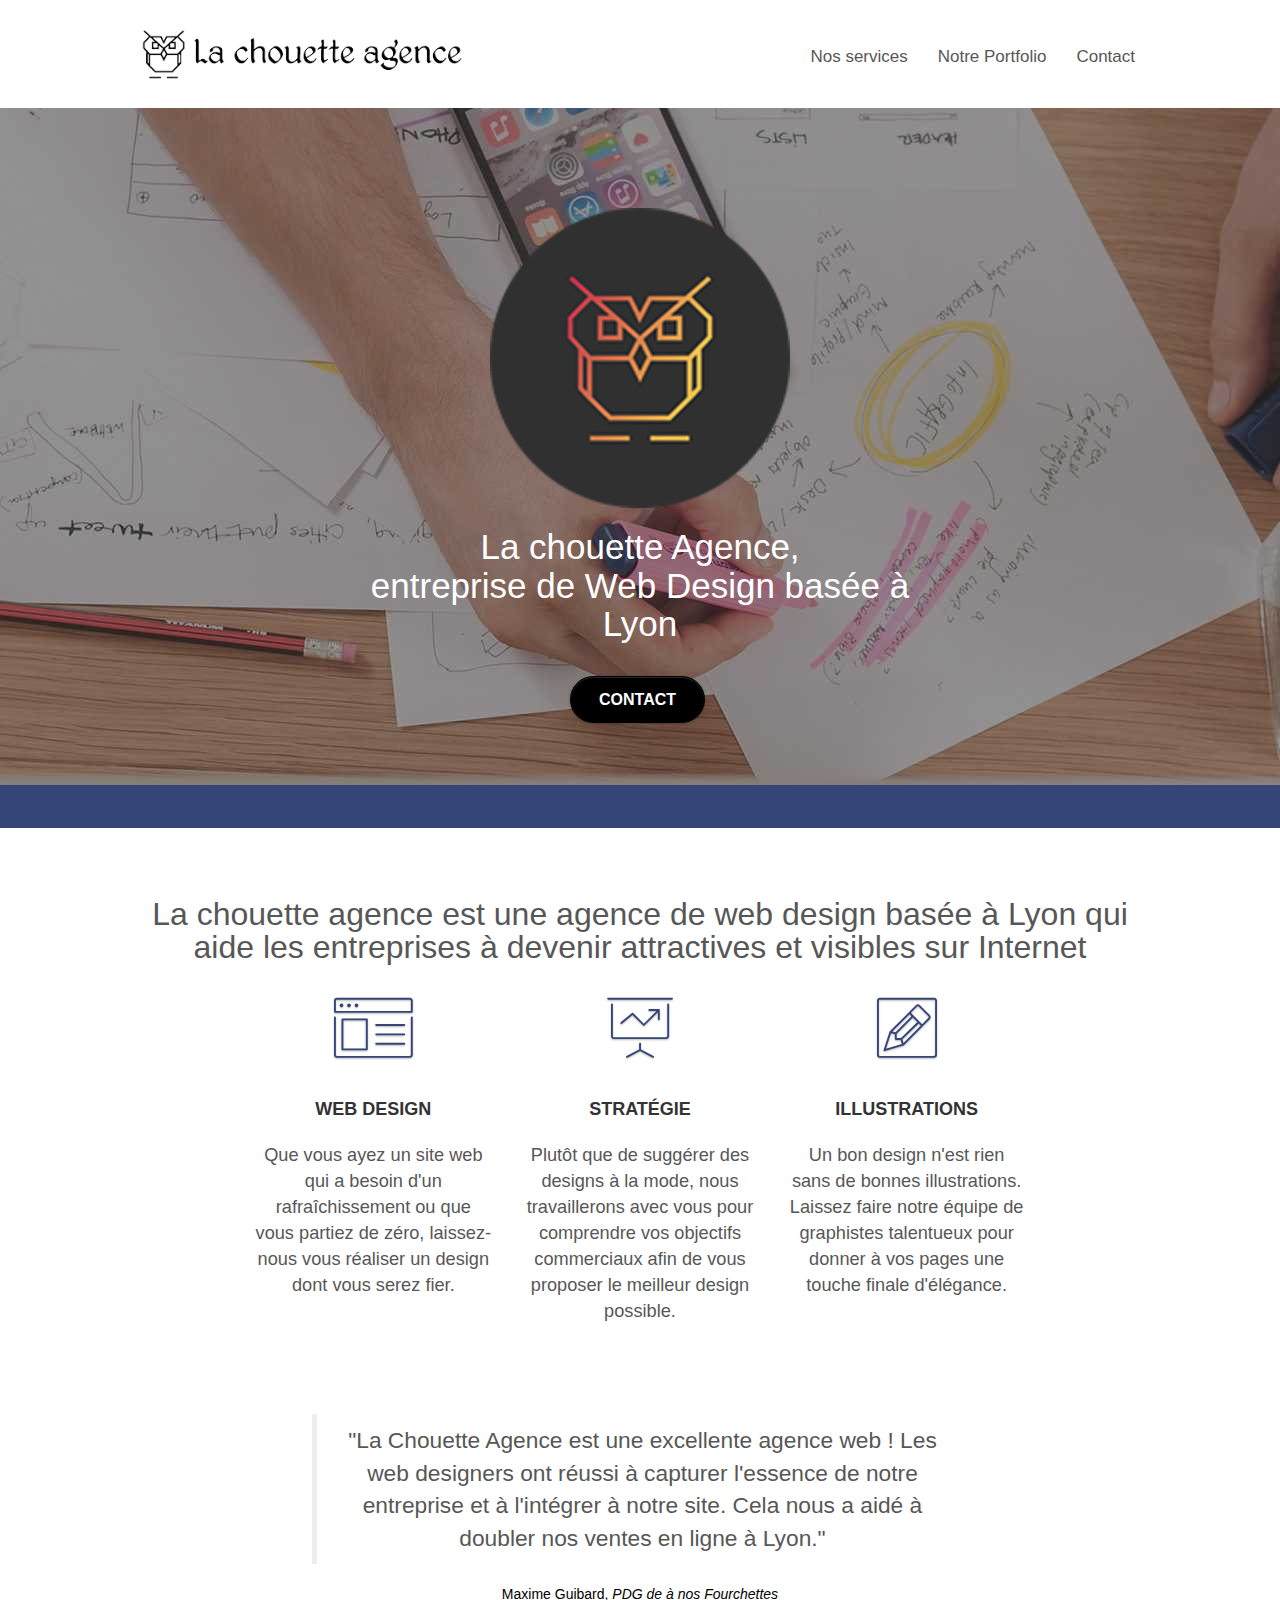
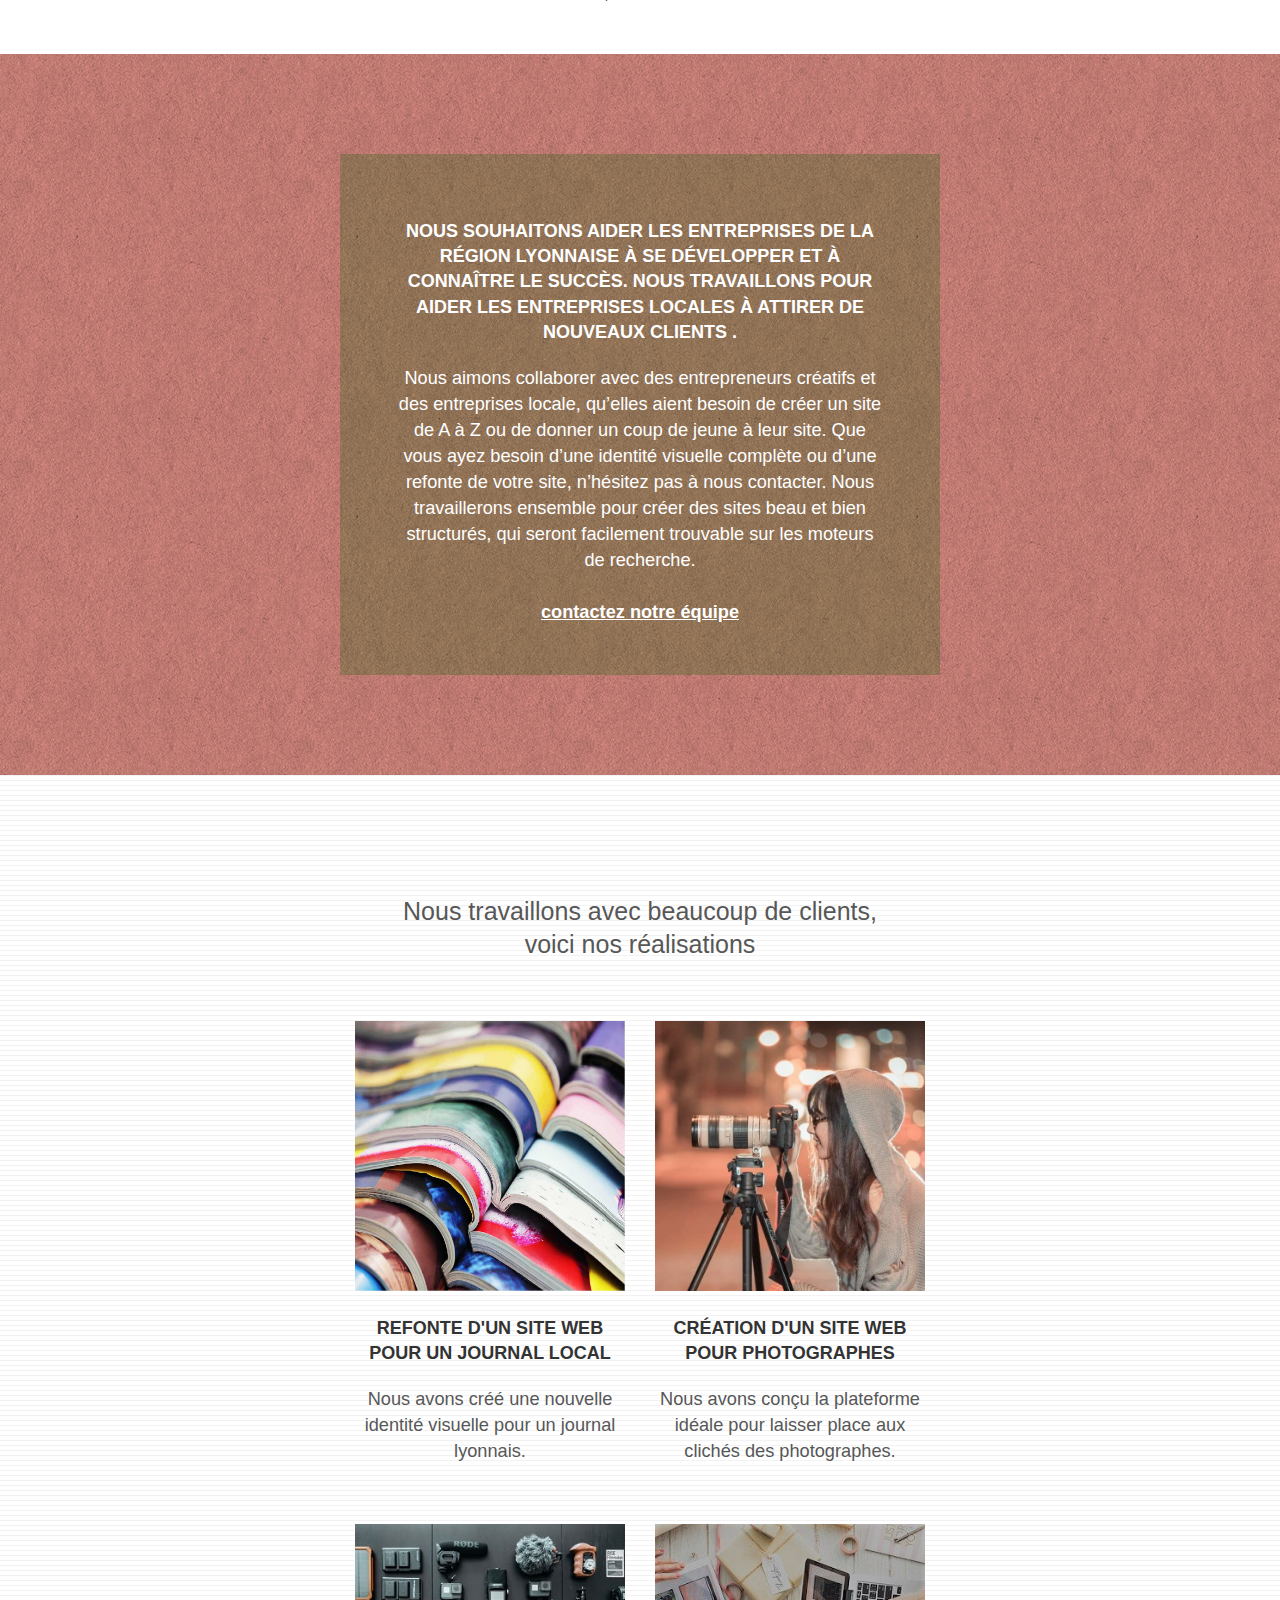
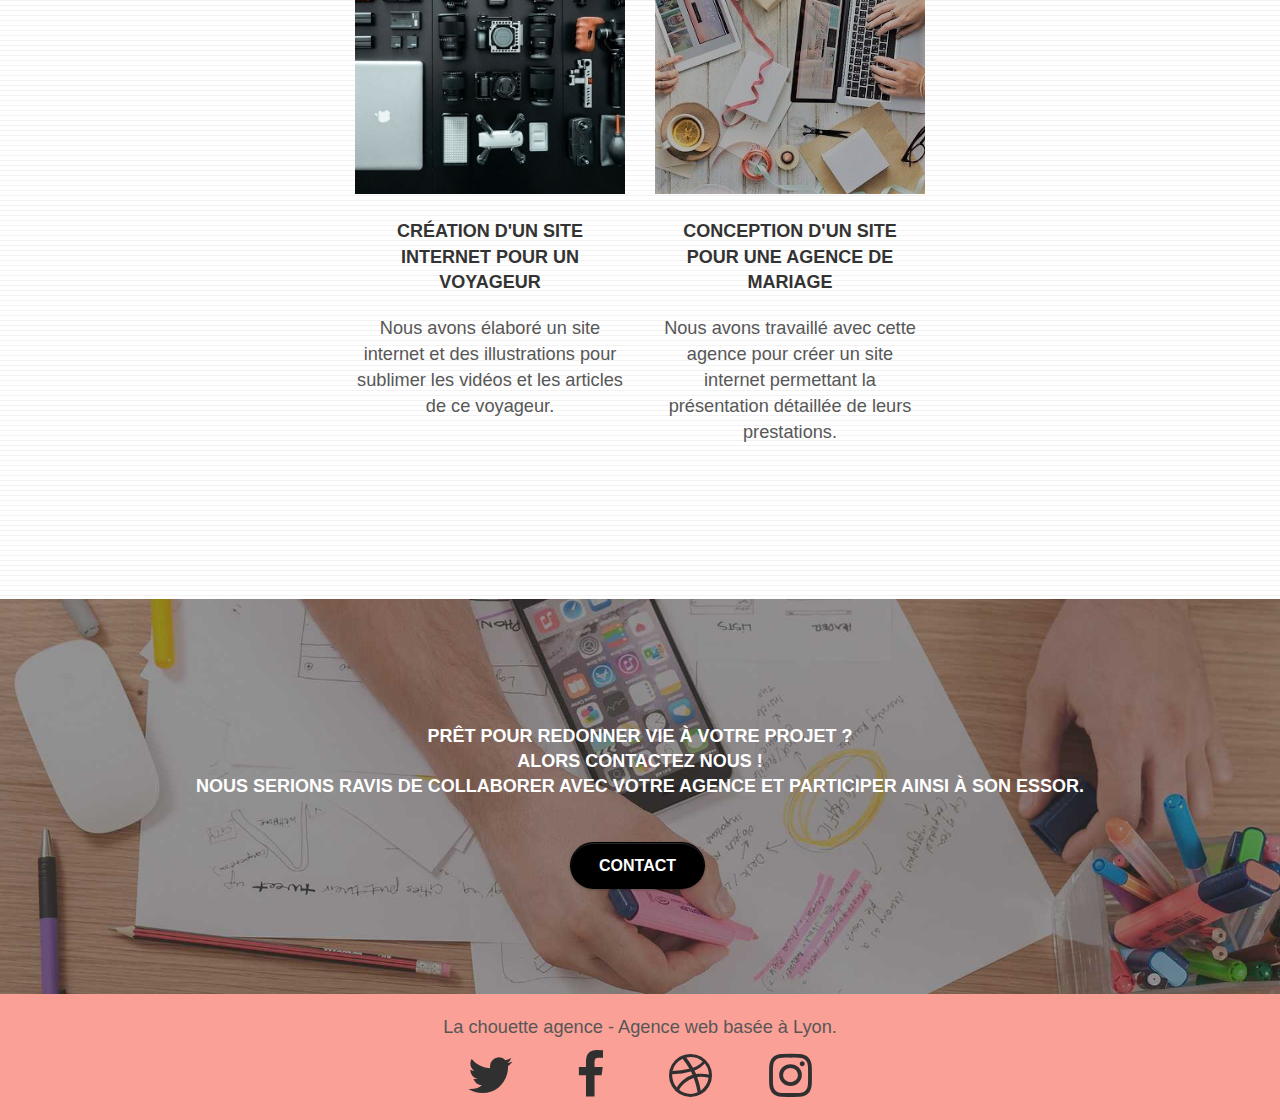
==== commit abbce1d9: "logo png rediensionnement 300*300" ====
--- a/index.html
+++ b/index.html
@@ -75,7 +75,7 @@
 		<nav class="navbar row">
 			<div class="navbar-header">
 				<a class="navbar-brand" href="index.html">
-					<img src="img/la-chouette-agence.png" loading="lazy" title="logo-Nav" alt="logo bannière la chouette agence" class="logo-height"/></a>
+					<img src="img/la-chouette-agence.png" loading="lazy" title="logo-Nav" width="386"  height="72" alt="logo bannière la chouette agence" class="logo-height"/></a>
 				
 					<!--Menu Responsive-->
 				<button id="nav-toggle" type="button" class="ui-navbar-toggle navbar-toggle" data-toggle="collapse" data-target=".navbar-1">
@@ -108,7 +108,7 @@
 	<article class="container bloc-lg">
 		<div class="row tight-width-whitespace">
 			<div class="col-sm-12">
-				<img src="img/logo.png" loading="lazy" title="logo-circle" class="center-block image-resize-mode" width="150" height="150" alt="La chouette agence Lyon logo" />
+				<img src="img/logo.png" loading="lazy" title="logo-circle" class="center-block image-resize-mode" width="300" height="300" alt="La chouette agence Lyon logo" />
 				<h1 class="text-center hero-bloc-text tc-white ">
 					La chouette Agence,<br/>
 					entreprise de Web Design basée à Lyon
@@ -214,7 +214,7 @@
 		<div class="row tight-width-whitespace portfolio-row">
 			<article class="col-sm-6">
 				<a href="#" data-lightbox="img/1.jpg" data-gallery-id="gallery-1" data-caption="Refonte d'un site web pour un journal local" data-frame="snapshot-lb">
-					<img src="img/1.jpg" loading="lazy" title="refonte site journal lyonnais " alt="refonte site web journal lyonnais " class="img-responsive portfolio-thumb" /></a>
+					<img src="img/1.jpg" loading="lazy" title="refonte site journal lyonnais " width="1003" height="1003" alt="refonte site web journal lyonnais " class="img-responsive portfolio-thumb" /></a>
 				<h3 class="mg-md text-center">
 					Refonte d'un site web pour un journal local
 				</h3>
@@ -224,7 +224,7 @@
 			</article>
 			<article class="col-sm-6">
 				<a href="#" data-lightbox="img/2.jpg" data-gallery-id="gallery-1" data-caption="Création d'un site web pour photographes" data-frame="snapshot-lb">
-					<img src="img/2.jpg" loading="lazy" title="creation-site-photo" class="img-responsive portfolio-thumb " alt="Création d'un site web photo" /></a>
+					<img src="img/2.jpg" loading="lazy" title="creation-site-photo" class="img-responsive portfolio-thumb " width="628" height="628" alt="Création d'un site web photo" /></a>
 				<h3 class="mg-md text-center">
 					Création d'un site web pour photographes
 				</h3>
@@ -236,7 +236,7 @@
 		<div class="row tight-width-whitespace portfolio-row">
 			<article class="col-sm-6">
 				<a href="#" data-lightbox="img/3.jpg" data-gallery-id="gallery-1" data-caption="Création d'un site internet pour un voyageur" data-frame="snapshot-lb">
-					<img src="img/3.jpg" loading="lazy" title="creation-site-web" class="img-responsive portfolio-thumb  " alt="Création d'un site web "/></a>
+					<img src="img/3.jpg" loading="lazy" title="creation-site-web" class="img-responsive portfolio-thumb  " width="320" height="320" alt="Création d'un site web "/></a>
 				<h3 class="mg-md text-center">
 					Création d'un site internet pour un voyageur
 				</h3>
@@ -246,7 +246,7 @@
 			</article>
 			<article class="col-sm-6">
 				<a href="#" data-lightbox="img/4.jpg" data-gallery-id="gallery-1" data-caption="Conception d'un site pour une agence de mariage" data-frame="snapshot-lb">
-					<img src="img/4.jpg" loading="lazy" title="creation-site-web-mariage" class="img-responsive portfolio-thumb" alt="agence web meilleure agence, Création d'un site web pour agence de mariage" /></a>
+					<img src="img/4.jpg" loading="lazy" title="creation-site-web-mariage" class="img-responsive portfolio-thumb" width="320" height="320" alt="agence web meilleure agence, Création d'un site web pour agence de mariage" /></a>
 				<h3 class="mg-md text-center">
 					Conception d'un site pour une agence de mariage
 				</h3>
@@ -286,22 +286,22 @@
 				<div class="row row-no-gutters social footer-just">
 					<div class="col-sm-3">
 						<div class="text-center">
-							<a class="social" href="https://twitter.com/home?lang=fr" title="twitter" target="_blank" rel="noopener"><span class="fa fa-twitter icon-md"></span></a>
+							<a class="social" href="https://twitter.com/home?lang=fr" title="twitter" aria-label="notre compte twitter" target="_blank" rel="noopener"><span class="fa fa-twitter icon-md"></span></a>
 						</div>
 					</div>
 					<div class="col-sm-3">
 						<div class="text-center">
-							<a class="social" href="https://fr-fr.facebook.com/" title="facebook" target="_blank" rel="noopener"><span class="fa fa-facebook icon-md"></span></a>
+							<a class="social" href="https://fr-fr.facebook.com/" title="facebook" aria-label="notre compte facebook" target="_blank" rel="noopener"><span class="fa fa-facebook icon-md"></span></a>
 						</div>
 					</div>
 					<div class="col-sm-3">
 						<div class="text-center">
-							<a class="social" href="https://dribbble.com" title="dribble" target="_blank" rel="noopener"><span class="fa fa-dribbble icon-md"></span></a>
+							<a class="social" href="https://dribbble.com" title="dribble" aria-label="notre compte dribble" target="_blank" rel="noopener"><span class="fa fa-dribbble icon-md"></span></a>
 						</div>
 					</div>
 					<div class="col-sm-3">
 						<div class="text-center">
-							<a class="social" href="https://www.instagram.com" title="instagram" target="_blank" rel="noopener"><span class="fa fa-instagram icon-md"></span></a>
+							<a class="social" href="https://www.instagram.com" title="instagram"  aria-label="notre compte instagram" target="_blank" rel="noopener"><span class="fa fa-instagram icon-md"></span></a>
 						</div>
 					</div>
 				</div>
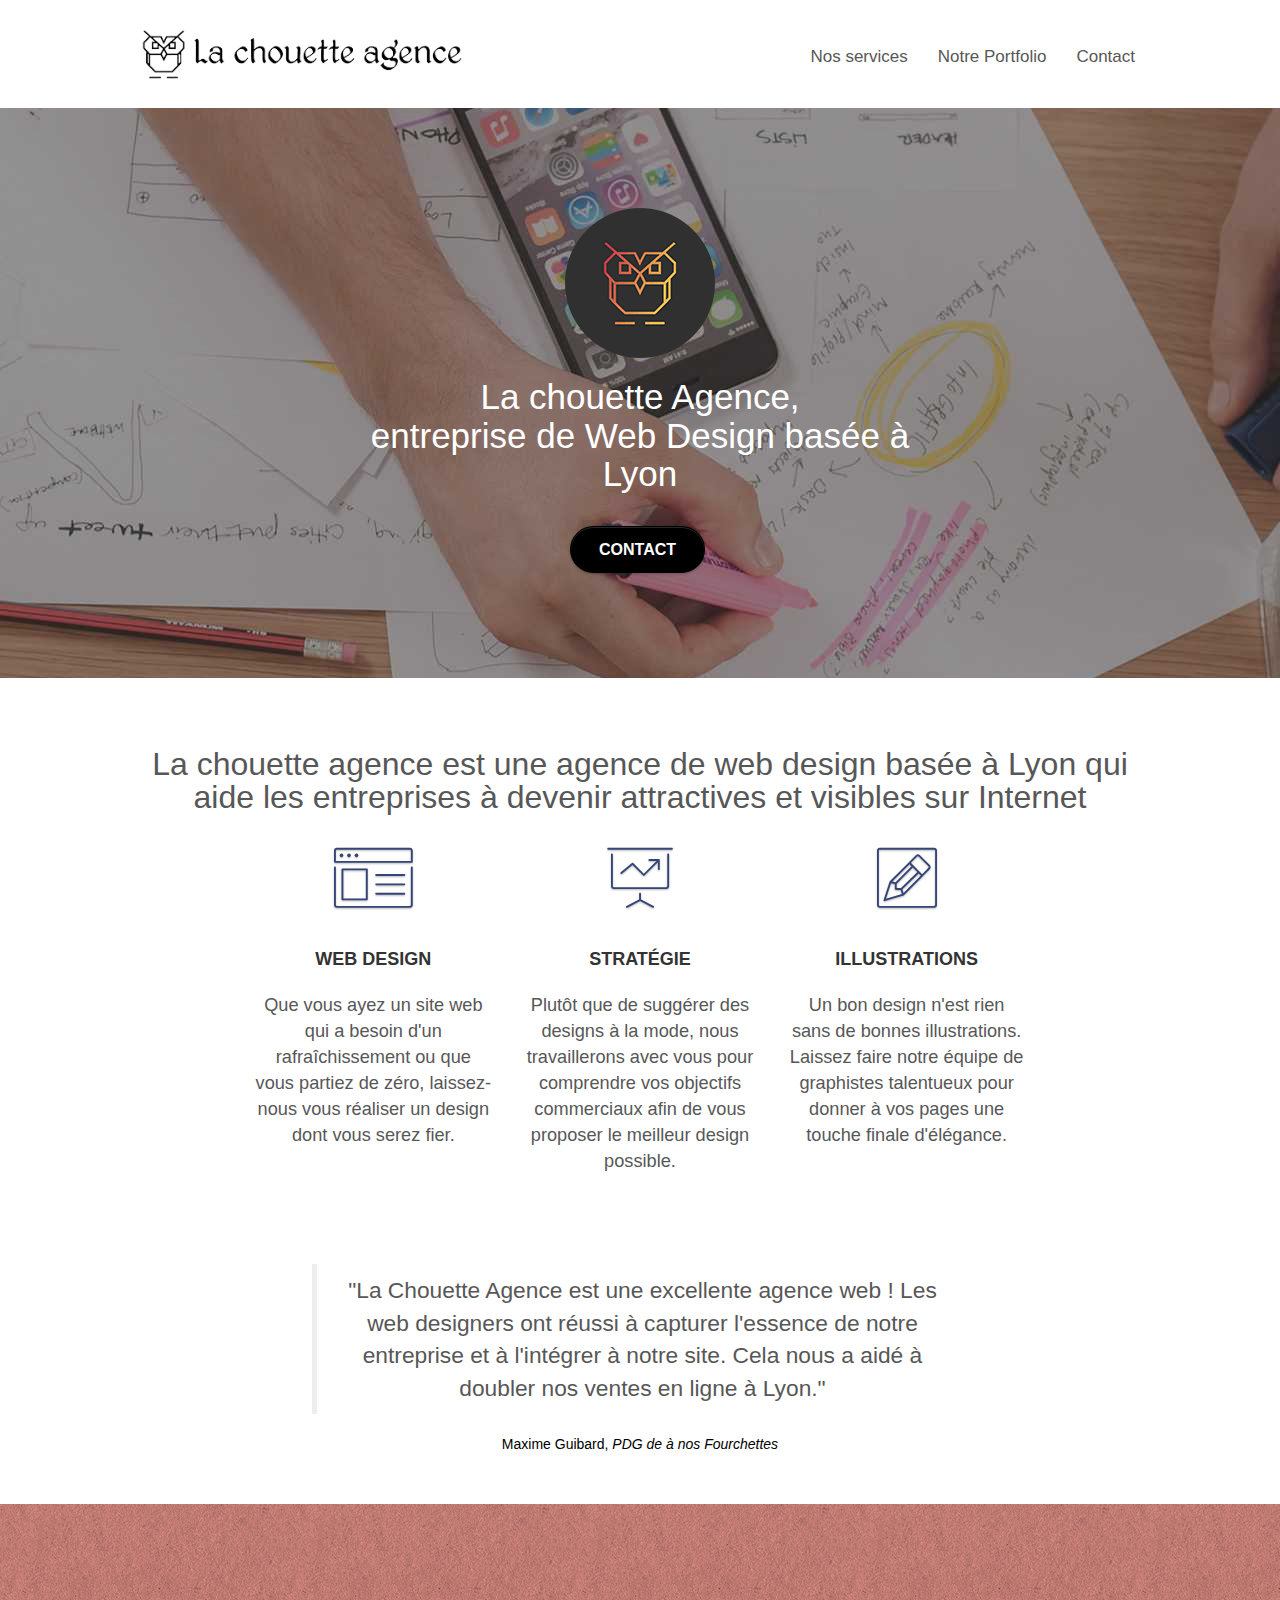
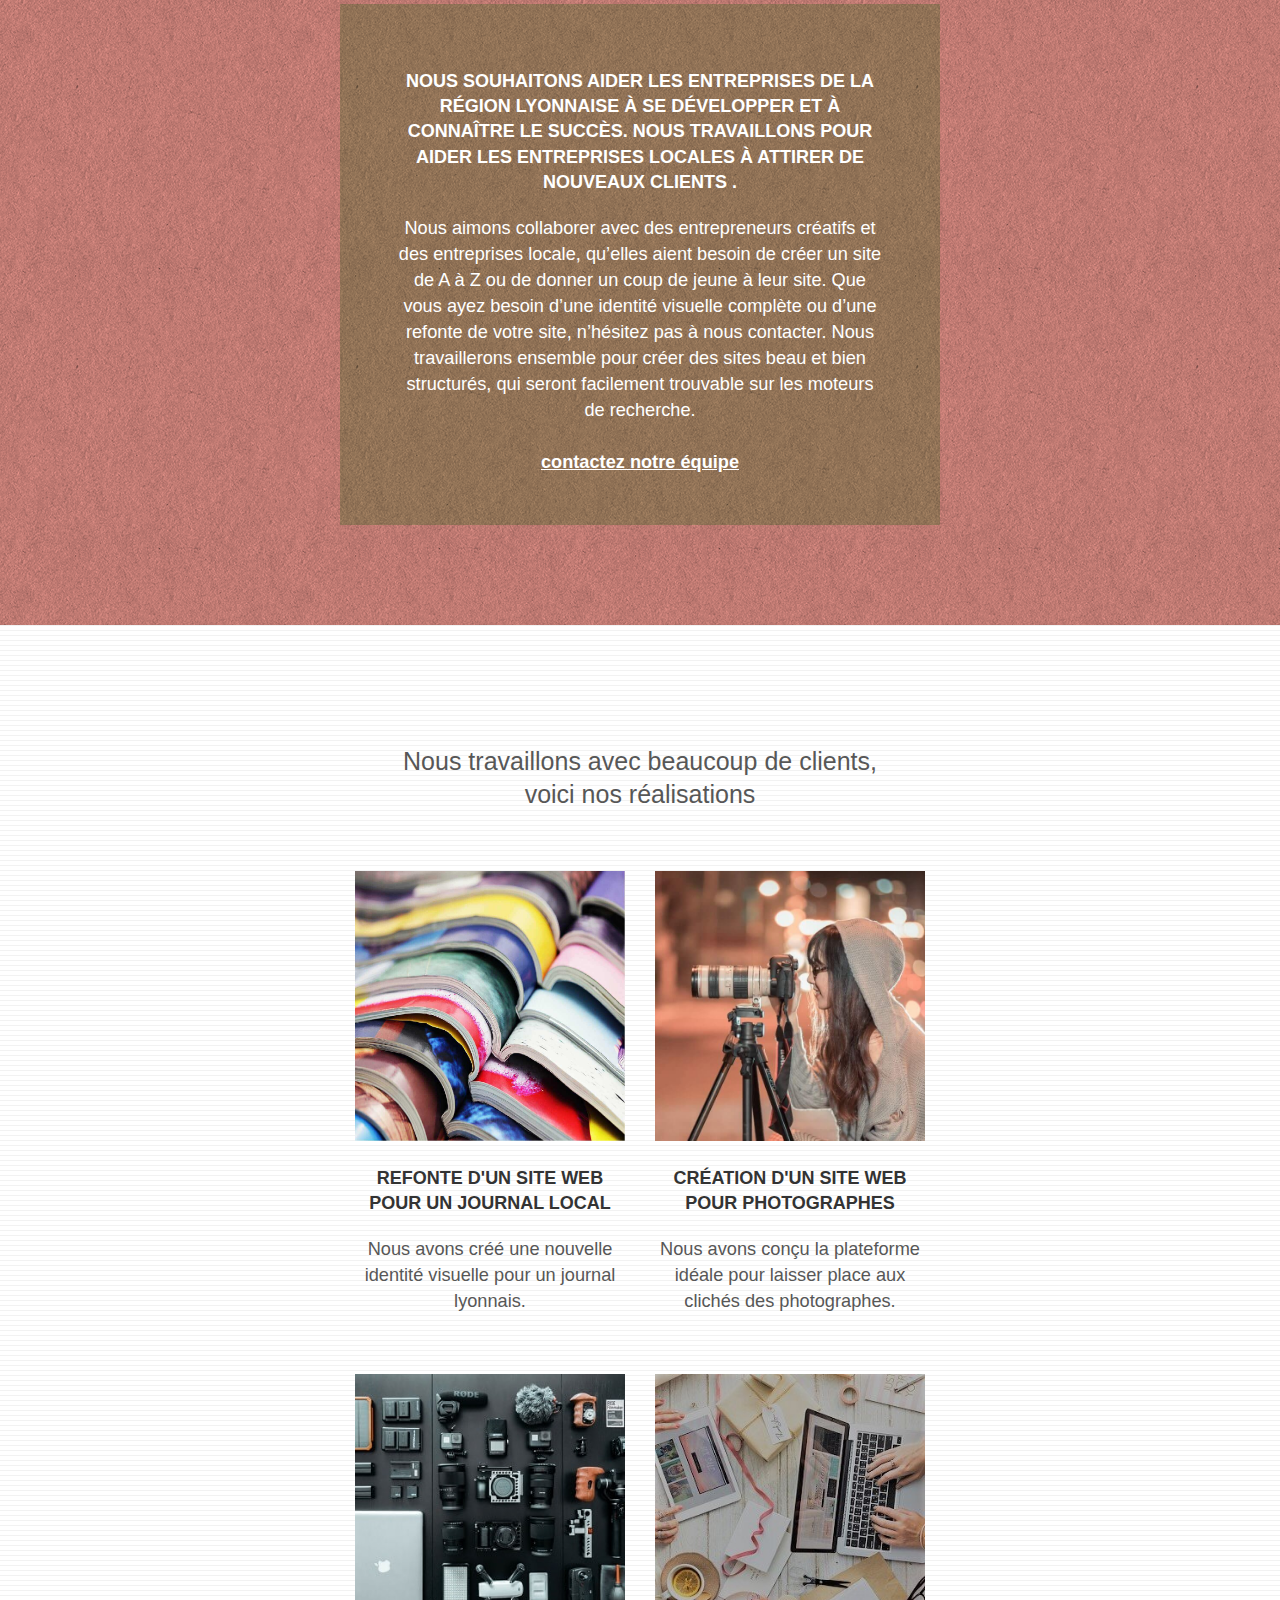
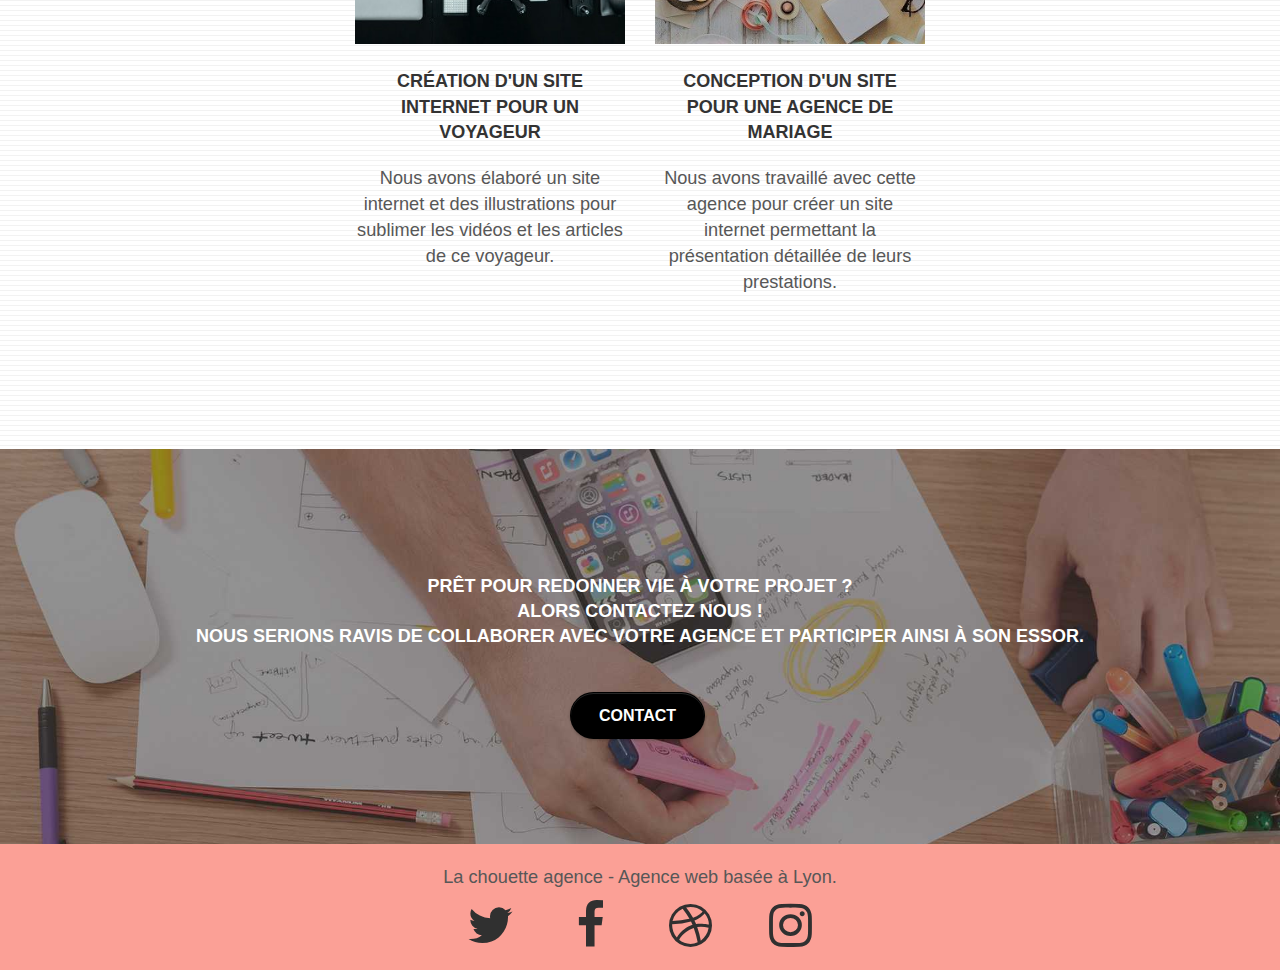
==== commit 8f65b983: "img responsive logo" ====
--- a/index.html
+++ b/index.html
@@ -108,7 +108,7 @@
 	<article class="container bloc-lg">
 		<div class="row tight-width-whitespace">
 			<div class="col-sm-12">
-				<img src="img/logo.png" loading="lazy" title="logo-circle" class="center-block image-resize-mode" width="300" height="300" alt="La chouette agence Lyon logo" />
+				<img src="img/logo.png" loading="lazy" title="logo-circle" class="center-block image-resize-mode" width="150" height="150" alt="La chouette agence Lyon logo" />
 				<h1 class="text-center hero-bloc-text tc-white ">
 					La chouette Agence,<br/>
 					entreprise de Web Design basée à Lyon
--- a/style.css
+++ b/style.css
@@ -1072,6 +1072,12 @@
         text-align: center;
     }
 }
+@media (min-width:310px){
+    .image-resize-mode{
+        width:150px;
+        height:150px;;
+    }
+}
 @media (min-width:350px) and (max-width:398px){
     .img-responsive {
         width:400px
@@ -1088,7 +1094,8 @@
         width:80%
     }
     .image-resize-mode{
-        width:100px;
+        width:150px;
+        height:150px;
     }
     
 }
@@ -1097,7 +1104,8 @@
         width:500px
     }
     .image-resize-mode{
-        width:100px;
+        width:150px;
+        height:150px;
     }
 }
 @media (min-width:494px) and (max-width:580px){
@@ -1105,7 +1113,8 @@
         width:700px
     }
     .image-resize-mode{
-        width:100px;
+        width:150px;
+        height:150px;
     }
 }
 @media (min-width:541px) and (max-width:600px){
@@ -1113,7 +1122,8 @@
         width:800px
     }
     .image-resize-mode{
-        width:100px;
+        width:150px;
+        height:150px;
     }
 }
 @media (min-width:601px) and (max-width:648px){
@@ -1121,7 +1131,23 @@
         width:1000px
     }
     .image-resize-mode{
-        width:100px;
+        width:150px;
+        height:150px;
+    }
+}
+@media (min-width:761px) and (max-width:767px){
+    .img-responsive{
+        width:1000px;
+    }
+}
+@media (min-width:721px) and (max-width:760px){
+    .img-responsive{
+        width:1000px;
+    }
+}
+@media (min-width:686px) and (max-width:720px){
+    .img-responsive{
+        width:1000px;
     }
 }
 @media (min-width:649px) and (max-width:685px){
